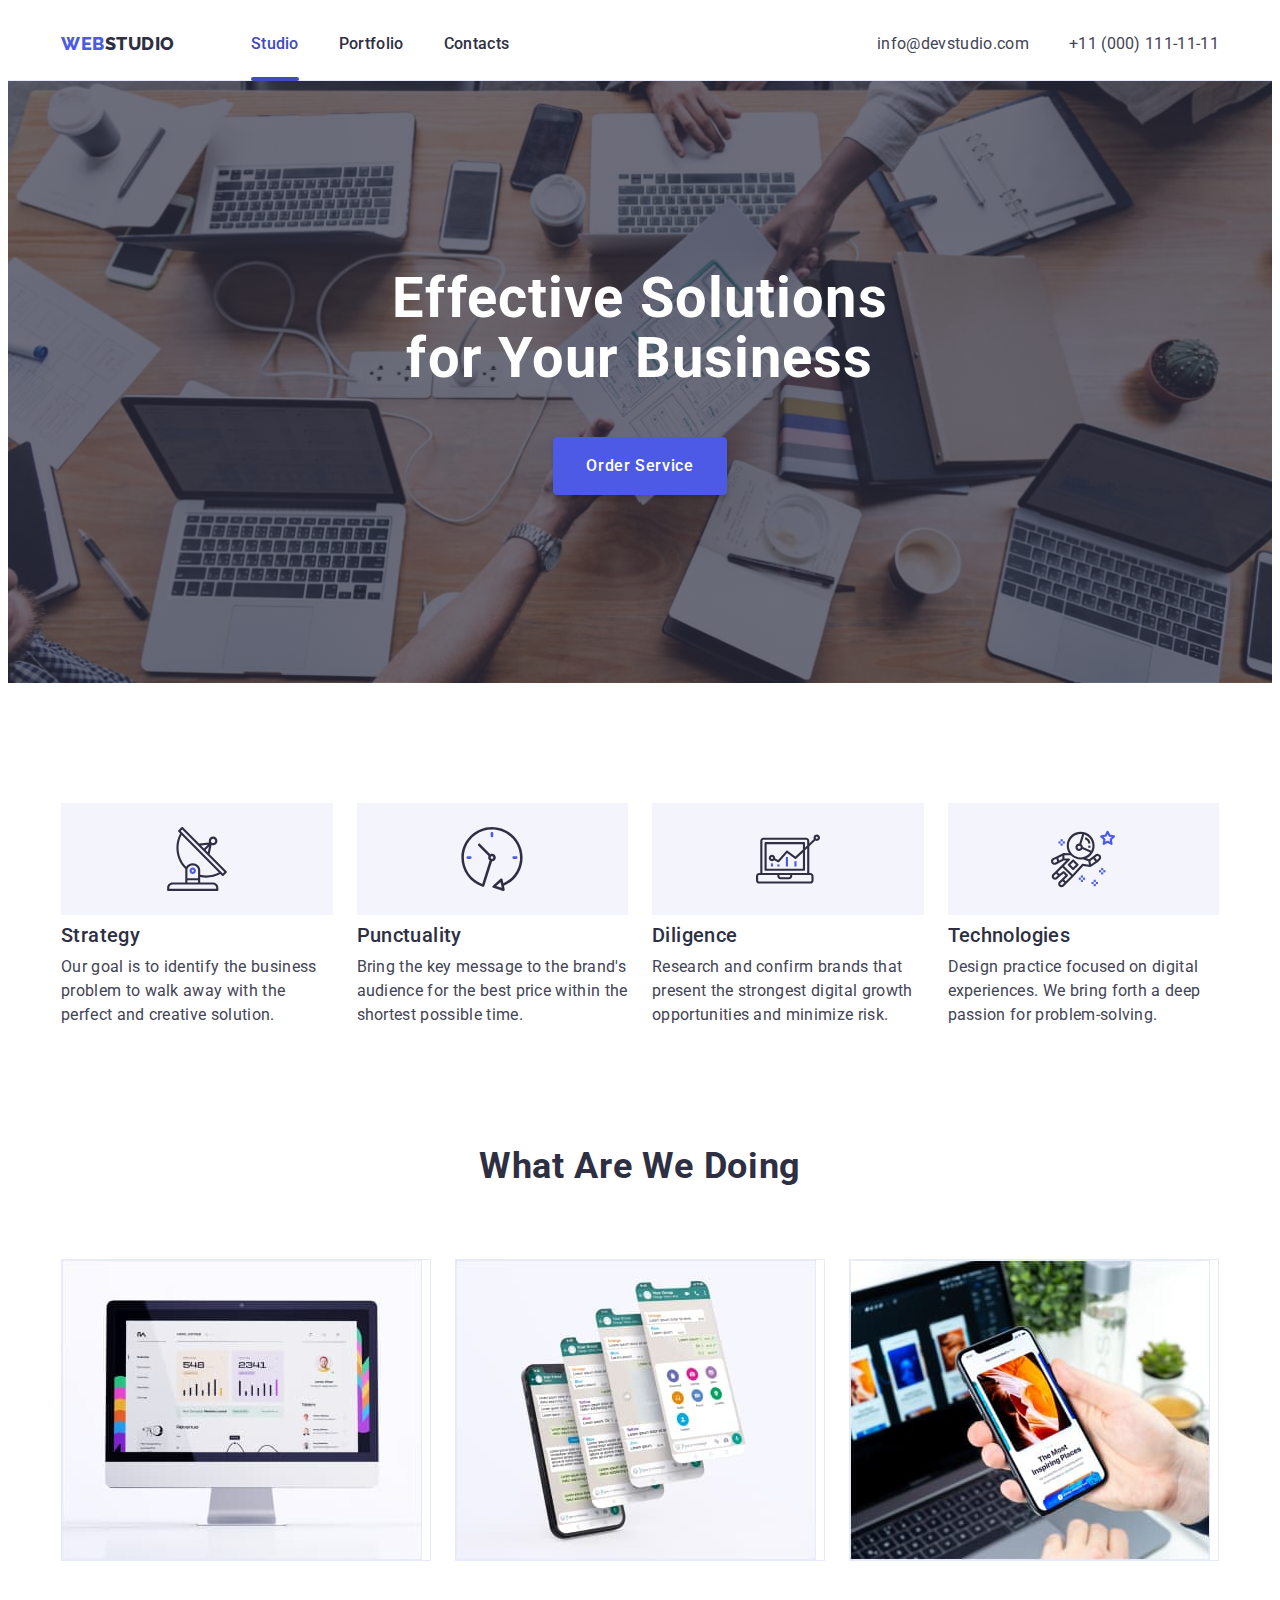
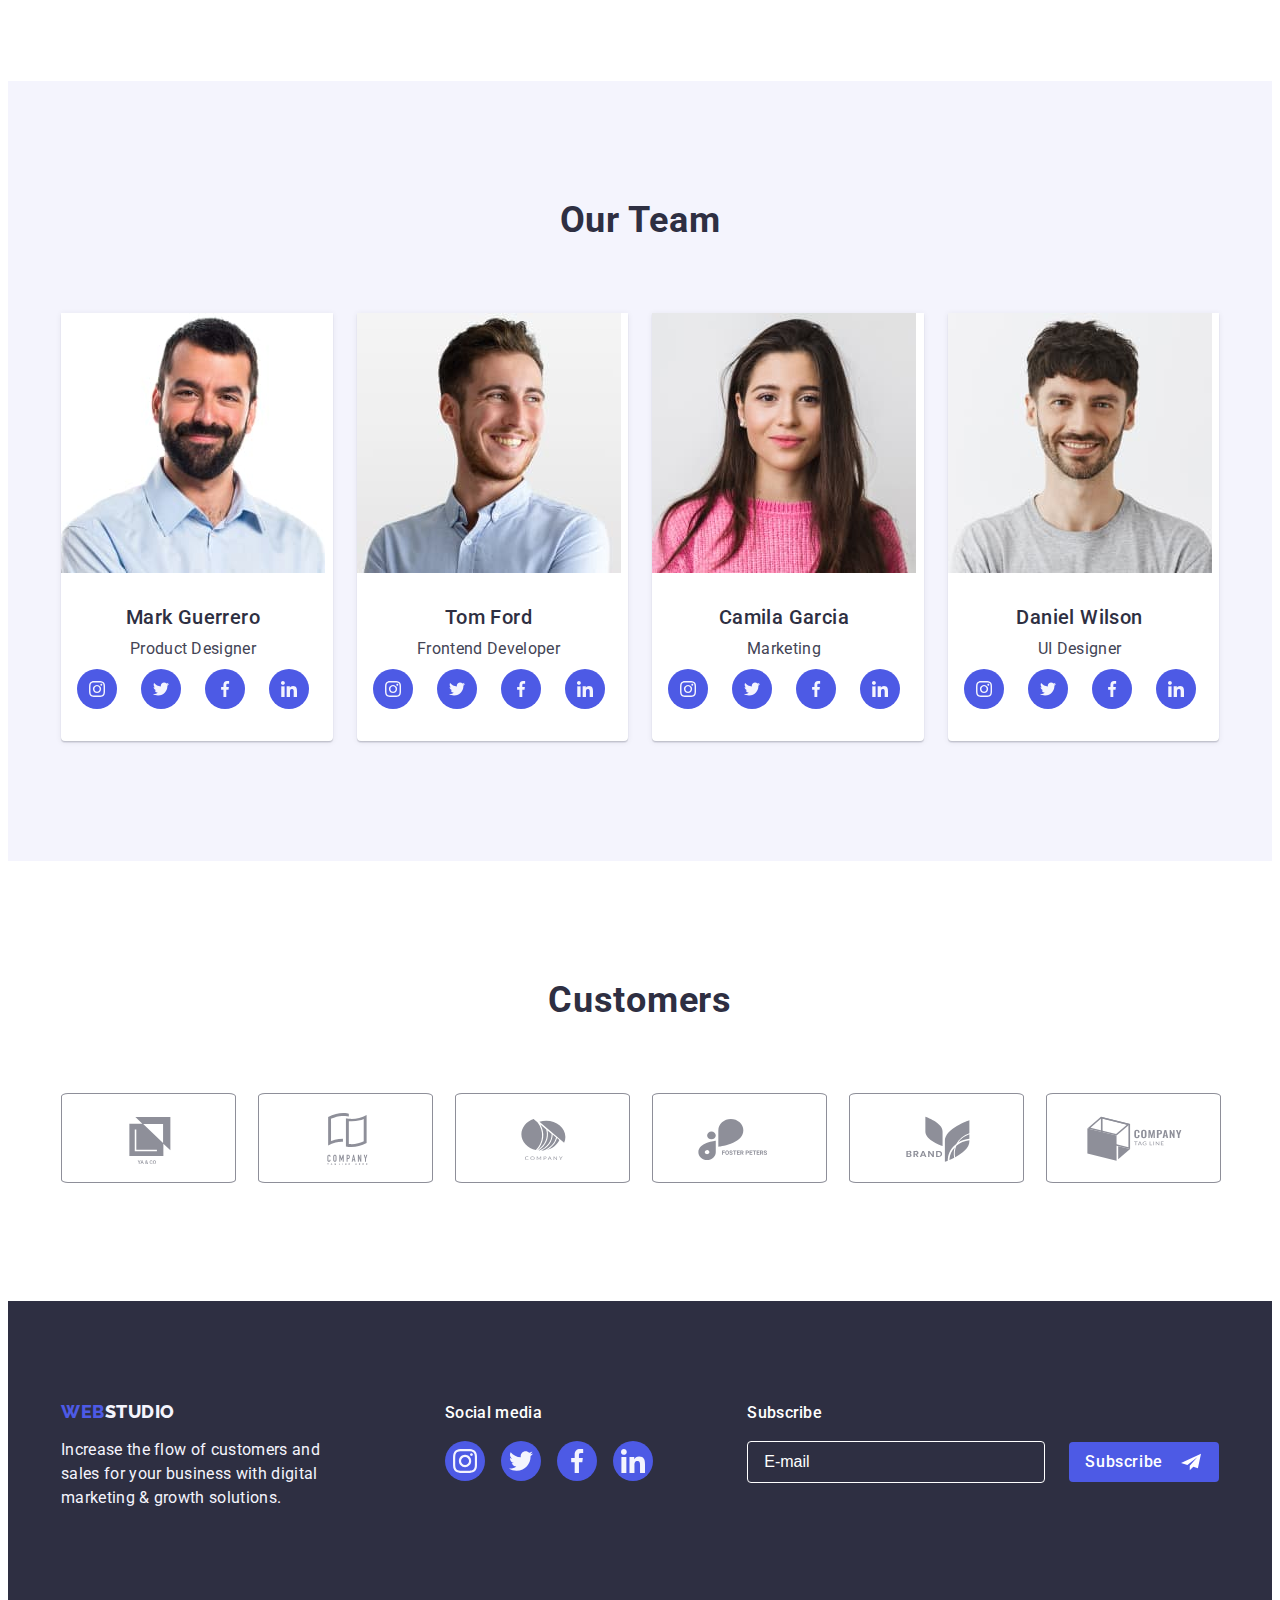
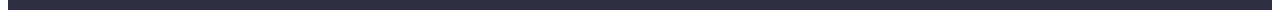
==== index.html @ 36bf3c39 "Initial commit" ====
<!DOCTYPE html>
<html lang="en">
  <head>
    <meta charset="UTF-8" />
    <meta http-equiv="X-UA-Compatible" content="IE=edge" />
    <meta name="viewport" content="width=device-width, initial-scale=1.0" />
    <title>Студія</title>
    <link rel="preconnect" href="https://fonts.googleapis.com" />
    <link rel="preconnect" href="https://fonts.gstatic.com" crossorigin />
    <link
      href="https://fonts.googleapis.com/css2?family=Raleway:wght@800&family=Roboto:wght@400;500;700;900&display=swap"
      rel="stylesheet"
    />
    <link
      rel="stylesheet"
      href="https://cdnjs.cloudflare.com/ajax/libs/modern-normalize/1.1.0/modern-normalize.min.css"
      integrity="sha512-wpPYUAdjBVSE4KJnH1VR1HeZfpl1ub8YT/NKx4PuQ5NmX2tKuGu6U/JRp5y+Y8XG2tV+wKQpNHVUX03MfMFn9Q=="
      crossorigin="anonymous"
      referrerpolicy="no-referrer"
    />
    <link rel="stylesheet" href="./css/styles.css" />
  </head>
  <body class="body">
    <!-- Header -->
    <header class="header">
      <div class="container main-header">
        <nav class="header-navigation">
          <a href="./index.html" class="header-logo logo link"
            >Web<span class="color-logo">Studio</span></a
          >
          <ul class="header-list list">
            <li class="item">
              <a href="./index.html" class="header-link link active">Studio</a>
            </li>
            <li class="item">
              <a href="./portfolio.html" class="header-link link">Portfolio</a>
            </li>
            <li class="item">
              <a href="" class="header-link link">Contacts</a>
            </li>
          </ul>
        </nav>
        <address class="header-address">
          <ul class="header-address-list list">
            <li class="item">
              <a
                href="mailto:info@devstudio.com"
                class="header-address-link link"
                >info@devstudio.com</a
              >
            </li>
            <li class="item">
              <a href="tel:+110001111111" class="header-address-link link"
                >+11 (000) 111-11-11</a
              >
            </li>
          </ul>
        </address>
      </div>
    </header>

    <main>
      <!-- Hero -->
      <section class="hero">
        <div class="container">
          <h1 class="hero-title">Effective Solutions for Your Business</h1>
          <button type="button" class="hero-button button" data-modal-open>
            Order Service
          </button>
        </div>
      </section>

      <!-- Features -->
      <section class="features section">
        <div class="container">
          <h2 class="features-title section-title" hidden>Features</h2>
          <ul class="features-list list">
            <li class="features-item item">
              <div class="features-pic">
                <svg class="features-icon" width="64px" height="64px">
                  <use href="./images/icons/icons.svg#icon-icon-antenna"></use>
                </svg>
              </div>
              <h3 class="features-item-title item-title">Strategy</h3>
              <p class="features-text text">
                Our goal is to identify the business problem to walk away with
                the perfect and creative solution.
              </p>
            </li>
            <li class="features-item item">
              <div class="features-pic">
                <svg class="features-icon" width="64px" height="64px">
                  <use href="./images/icons/icons.svg#icon-icon-clock"></use>
                </svg>
              </div>
              <h3 class="features-item-title item-title">Punctuality</h3>
              <p class="features-text text">
                Bring the key message to the brand's audience for the best price
                within the shortest possible time.
              </p>
            </li>
            <li class="features-item item">
              <div class="features-pic">
                <svg class="features-icon" width="64px" height="64px">
                  <use href="./images/icons/icons.svg#icon-icon-diagram"></use>
                </svg>
              </div>
              <h3 class="features-item-title item-title">Diligence</h3>
              <p class="features-text text">
                Research and confirm brands that present the strongest digital
                growth opportunities and minimize risk.
              </p>
            </li>
            <li class="features-item item">
              <div class="features-pic">
                <svg class="features-icon" width="64px" height="64px">
                  <use
                    href="./images/icons/icons.svg#icon-icon-astronaut"
                  ></use>
                </svg>
              </div>
              <h3 class="features-item-title item-title">Technologies</h3>
              <p class="features-text text">
                Design practice focused on digital experiences. We bring forth a
                deep passion for problem-solving.
              </p>
            </li>
          </ul>
        </div>
      </section>

      <!-- What are we doing -->
      <section class="doing section">
        <div class="container">
          <h2 class="doing-title section-title">What are we doing</h2>
          <ul class="doing-list list">
            <li class="doing-item item">
              <img
                src="./images/doing/pic-1.jpg"
                alt="monitor screen"
                width="360"
                height="300"
              />
            </li>
            <li class="doing-item item">
              <img
                src="./images/doing/pic-2.jpg"
                alt="mobile phone screen"
                width="360"
                height="300"
              />
            </li>
            <li class="doing-item item">
              <img
                src="./images/doing/pic-3.jpg"
                alt="laptop and mobile phone"
                width="360"
                height="300"
              />
            </li>
          </ul>
        </div>
      </section>

      <!-- Our Team -->
      <section class="team section">
        <div class="container">
          <h2 class="team-title section-title">Our Team</h2>
          <ul class="team-list list">
            <li class="team-item item">
              <div class="team-card-item">
                <div class="team-card-thumb">
                  <img
                    src="./images/employees/mark-guerrero.jpg"
                    alt="Mark Guerrero"
                    width="264"
                    height="260"
                  />
                </div>
                <div class="team-card-content">
                  <h3 class="team-item-title item-title">Mark Guerrero</h3>
                  <p class="team-text text">Product Designer</p>
                  <ul class="team-soc-list list">
                    <li class="team-soc-item">
                      <a href="" class="team-soc-link link">
                        <svg class="team-soc-icon" width="16" height="16">
                          <use
                            href="./images/icons/icons.svg#icon-instagram"
                          ></use>
                        </svg>
                      </a>
                    </li>
                    <li class="team-soc-item">
                      <a href="" class="team-soc-link link">
                        <svg class="team-soc-icon" width="16" height="16">
                          <use
                            href="./images/icons/icons.svg#icon-twitter"
                          ></use>
                        </svg>
                      </a>
                    </li>
                    <li class="team-soc-item">
                      <a href="" class="team-soc-link link">
                        <svg class="team-soc-icon" width="16" height="16">
                          <use
                            href="./images/icons/icons.svg#icon-facebook"
                          ></use>
                        </svg>
                      </a>
                    </li>
                    <li class="team-soc-item">
                      <a href="" class="team-soc-link link">
                        <svg class="team-soc-icon" width="16" height="16">
                          <use
                            href="./images/icons/icons.svg#icon-linkedin"
                          ></use>
                        </svg>
                      </a>
                    </li>
                  </ul>
                </div>
              </div>
            </li>

            <li class="team-item item">
              <div class="team-card-item">
                <div class="team-card-thumb">
                  <img
                    src="./images/employees/tom-ford.jpg"
                    alt="Tom Ford"
                    width="264"
                    height="260"
                  />
                </div>
                <div class="team-card-content">
                  <h3 class="team-item-title item-title">Tom Ford</h3>
                  <p class="team-text text">Frontend Developer</p>
                  <ul class="team-soc-list list">
                    <li class="team-soc-item">
                      <a href="" class="team-soc-link link">
                        <svg class="team-soc-icon" width="16" height="16">
                          <use
                            href="./images/icons/icons.svg#icon-instagram"
                          ></use>
                        </svg>
                      </a>
                    </li>
                    <li class="team-soc-item">
                      <a href="" class="team-soc-link link">
                        <svg class="team-soc-icon" width="16" height="16">
                          <use
                            href="./images/icons/icons.svg#icon-twitter"
                          ></use>
                        </svg>
                      </a>
                    </li>
                    <li class="team-soc-item">
                      <a href="" class="team-soc-link link">
                        <svg class="team-soc-icon" width="16" height="16">
                          <use
                            href="./images/icons/icons.svg#icon-facebook"
                          ></use>
                        </svg>
                      </a>
                    </li>
                    <li class="team-soc-item">
                      <a href="" class="team-soc-link link">
                        <svg class="team-soc-icon" width="16" height="16">
                          <use
                            href="./images/icons/icons.svg#icon-linkedin"
                          ></use>
                        </svg>
                      </a>
                    </li>
                  </ul>
                </div>
              </div>
            </li>

            <li class="team-item item">
              <div class="team-card-item">
                <div class="team-card-thumb">
                  <img
                    src="./images/employees/camila-garcia.jpg"
                    alt="Camila Garcia"
                    width="264"
                    height="260"
                  />
                </div>
                <div class="team-card-content">
                  <h3 class="team-item-title item-title">Camila Garcia</h3>
                  <p class="team-text text">Marketing</p>
                  <ul class="team-soc-list list">
                    <li class="team-soc-item">
                      <a href="" class="team-soc-link link">
                        <svg class="team-soc-icon" width="16" height="16">
                          <use
                            href="./images/icons/icons.svg#icon-instagram"
                          ></use>
                        </svg>
                      </a>
                    </li>
                    <li class="team-soc-item">
                      <a href="" class="team-soc-link link">
                        <svg class="team-soc-icon" width="16" height="16">
                          <use
                            href="./images/icons/icons.svg#icon-twitter"
                          ></use>
                        </svg>
                      </a>
                    </li>
                    <li class="team-soc-item">
                      <a href="" class="team-soc-link link">
                        <svg class="team-soc-icon" width="16" height="16">
                          <use
                            href="./images/icons/icons.svg#icon-facebook"
                          ></use>
                        </svg>
                      </a>
                    </li>
                    <li class="team-soc-item">
                      <a href="" class="team-soc-link link">
                        <svg class="team-soc-icon" width="16" height="16">
                          <use
                            href="./images/icons/icons.svg#icon-linkedin"
                          ></use>
                        </svg>
                      </a>
                    </li>
                  </ul>
                </div>
              </div>
            </li>

            <li class="team-item item">
              <div class="team-card-item">
                <div class="team-card-thumb">
                  <img
                    src="./images/employees/daniel-wilson.jpg"
                    alt="Daniel Wilson"
                    width="264"
                    height="260"
                  />
                </div>
                <div class="team-card-content">
                  <h3 class="team-item-title item-title">Daniel Wilson</h3>
                  <p class="team-text text">UI Designer</p>
                  <ul class="team-soc-list list">
                    <li class="team-soc-item">
                      <a href="" class="team-soc-link link">
                        <svg class="team-soc-icon" width="16" height="16">
                          <use
                            href="./images/icons/icons.svg#icon-instagram"
                          ></use>
                        </svg>
                      </a>
                    </li>
                    <li class="team-soc-item">
                      <a href="" class="team-soc-link link">
                        <svg class="team-soc-icon" width="16" height="16">
                          <use
                            href="./images/icons/icons.svg#icon-twitter"
                          ></use>
                        </svg>
                      </a>
                    </li>
                    <li class="team-soc-item">
                      <a href="" class="team-soc-link link">
                        <svg class="team-soc-icon" width="16" height="16">
                          <use
                            href="./images/icons/icons.svg#icon-facebook"
                          ></use>
                        </svg>
                      </a>
                    </li>
                    <li class="team-soc-item">
                      <a href="" class="team-soc-link link">
                        <svg class="team-soc-icon" width="16" height="16">
                          <use
                            href="./images/icons/icons.svg#icon-linkedin"
                          ></use>
                        </svg>
                      </a>
                    </li>
                  </ul>
                </div>
              </div>
            </li>
          </ul>
        </div>
      </section>

      <!-- Customers -->
      <section class="customers section">
        <div class="container">
          <h2 class="customers-title section-title">Customers</h2>
          <ul class="customers-list list">
            <li class="customers-item">
              <a href="" class="customers-link link">
                <svg class="customers-icon" width="104" height="56">
                  <use href="./images/icons/icons.svg#icon-logo-client1"></use>
                </svg>
              </a>
            </li>
            <li class="customers-item">
              <a href="" class="customers-link link">
                <svg class="customers-icon" width="104" height="56">
                  <use href="./images/icons/icons.svg#icon-logo-client2"></use>
                </svg>
              </a>
            </li>
            <li class="customers-item">
              <a href="" class="customers-link link">
                <svg class="customers-icon" width="104" height="56">
                  <use href="./images/icons/icons.svg#icon-logo-client3"></use>
                </svg>
              </a>
            </li>
            <li class="customers-item">
              <a href="" class="customers-link link">
                <svg class="customers-icon" width="104" height="56">
                  <use href="./images/icons/icons.svg#icon-logo-client4"></use>
                </svg>
              </a>
            </li>
            <li class="customers-item">
              <a href="" class="customers-link link">
                <svg class="customers-icon" width="104" height="56">
                  <use href="./images/icons/icons.svg#icon-logo-client5"></use>
                </svg>
              </a>
            </li>
            <li class="customers-item">
              <a href="" class="customers-link link">
                <svg class="customers-icon" width="104" height="56">
                  <use href="./images/icons/icons.svg#icon-logo-client6"></use>
                </svg>
              </a>
            </li>
          </ul>
        </div>
      </section>
    </main>

    <!-- Footer -->
    <footer class="footer">
      <div class="container main-footer">
        <div class="footer-logo-text">
          <a href="./index.html" class="footer-logo logo link"
            >Web<span class="color-logo-footer">Studio</span></a
          >
          <p class="footer-text">
            Increase the flow of customers and sales for your business with
            digital marketing & growth solutions.
          </p>
        </div>
        <div class="footer-sotial-media">
          <p class="footer-sotial-title title">Social media</p>
          <ul class="footer-soc-list list">
            <li class="footer-soc-item item">
              <a href="" class="footer-soc-link link">
                <svg class="footer-soc-icon" width="24" height="24">
                  <use href="./images/icons/icons.svg#icon-instagram"></use>
                </svg>
              </a>
            </li>
            <li class="footer-soc-item item">
              <a href="" class="footer-soc-link link">
                <svg class="footer-soc-icon" width="24" height="24">
                  <use href="./images/icons/icons.svg#icon-twitter"></use>
                </svg>
              </a>
            </li>
            <li class="footer-soc-item item">
              <a href="" class="footer-soc-link link">
                <svg class="footer-soc-icon" width="24" height="24">
                  <use href="./images/icons/icons.svg#icon-facebook"></use>
                </svg>
              </a>
            </li>
            <li class="footer-soc-item item">
              <a href="" class="footer-soc-link link">
                <svg class="footer-soc-icon" width="24" height="24">
                  <use href="./images/icons/icons.svg#icon-linkedin"></use>
                </svg>
              </a>
            </li>
          </ul>
        </div>
        <div class="footer-subscribe">
          <p class="footer-subscribe-title title">Subscribe</p>
          <form class="footer-form">
            <input
              type="email"
              name="subscribe-email"
              id="subscribe-email"
              class="footer-subscribe-input"
              placeholder="E-mail"
              required
            />
            <label
              for="subscribe-email"
              class="footer-subscribe-label"
              aria-label="footer-input"
            ></label>
            <button type="submit" class="footer-subscribe-btn button">
              Subscribe
              <svg class="footer-subscribe-icon" width="24" height="20">
                <use href="./images/icons/icons.svg#icon-icon-send"></use>
              </svg>
            </button>
          </form>
        </div>
      </div>
    </footer>

    <div class="backdrop is-hidden" data-modal>
      <div class="modal">
        <button type="button" class="modal-close-btn" data-modal-close>
          <svg class="modal-close-btn-icon" width="8" height="8">
            <use href="./images/icons/icons.svg#icon-clouse-modal"></use>
          </svg>
        </button>
        <p class="modal-title">Leave your contacts and we will call you back</p>
        <form class="modal-form">
          <label class="modal-label">
            <span class="modal-label-title">Name</span>
            <span class="input-wrap">
              <input
                type="text"
                name="user-name"
                class="modal-input"
                pattern="[a-zA-Zа-яА-ЯїЇіІ]+"
                minlength="2"
                required
              />
              <svg class="modal-icon" width="18" height="18">
                <use href="./images/icons/icons.svg#icon-icon-name"></use>
              </svg>
            </span>
          </label>

          <label class="modal-label">
            <span class="modal-label-title">Phone</span>
            <span class="input-wrap">
              <input
                type="tel"
                name="user-phone"
                class="modal-input"
                pattern="[0-9]{3}-[0-9]{3}-[0-9]{2}-[0-9]{2}"
                title="xxx-xxx-xx-xx"
                required
              />
              <svg class="modal-icon" width="18" height="24">
                <use href="./images/icons/icons.svg#icon-icon-phone"></use>
              </svg>
            </span>
          </label>

          <label class="modal-label">
            <span class="modal-label-title">Email</span>
            <span class="input-wrap">
              <input type="email" name="user-email" class="modal-input" />
              <svg class="modal-icon" width="18" height="24">
                <use href="./images/icons/icons.svg#icon-icon-email"></use>
              </svg>
            </span>
          </label>

          <label class="modal-label">
            <span class="modal-label-title">Comment</span>
            <textarea
              name="user-text"
              class="modal-textarea"
              placeholder="Text input"
            ></textarea>
          </label>

          <div class="modal-field">
            <input
              class="input-check visually-hidden"
              type="checkbox"
              id="privacy"
              name="privacy"
              value="true"
            />
            <label for="privacy" class="check-text">
              <span>
                <svg class="check-icon" width="10" height="8">
                  <use href="./images/icons/icons.svg#icon-icon-click"></use>
                </svg>
              </span>
              I accept the terms and conditions of the&nbsp;
              <a href="" class="modal-href">Privacy Policy</a></label
            >
          </div>

          <button type="submit" class="modal-btn">Send</button>
        </form>
      </div>
    </div>

    <script src="./js/modal.js"></script>
  </body>
</html>
---- css/styles.css ----
:root {
        --primary-text-color-slate: #434455; 
        --title-text-color-navy-blue: #2e2f42;
        --title-hero-color-white: #FFFFFF;
        --actent-color-iris: #4D5AE5;
        --active-color-ocean: #404BBF;
        --primary-bg-color-white: #FFFFFF;
        --dark-bg-color: #2E2F42;
        --color-green: #31d0aa;
        --color-light-slate: #8e8f99;
        --color-client-icon: #8e8f99;
        --color-cornflower: #e7e9fc;
        --color-cloud: #f4f4fd;
        --color-dairy: #fcfcfc;
        --color-border: #E7E9FC;
        --bg-gradient: linear-gradient(rgba(46, 47, 66, 0.7), rgba(46, 47, 66, 0.7));
        --transision-dur-and-func: 250ms cubic-bezier(0.4, 0, 0.2, 1)
    }

    p,h1,h2,h3,h4,h5,h6 {
        margin: 0;
    }

    ul {
        margin: 0;
        padding-left: 0;
    }

    button {
        cursor: pointer;
    }

    img {
        display: block;
        max-width: 100%;
    }

    body {
        font-family: 'Roboto', sans-serif;
        background-color: var(--primary-bg-color-white);
        color: var(--primary-text-color-slate);
        letter-spacing: 0.02em;
    }

    .list {
        list-style: none; 
    }

    .link {
        text-decoration: none;
    }

    .button {
        font-family: inherit;
    }

    .container {
        width: 1158px;
        padding-left: 15px;
        padding-right: 15px;
        margin-left: auto;
        margin-right: auto;
    }

    .section-title {
        font-size: 36px;
        line-height: 1.11;
        letter-spacing: 0.02em;
        text-align: center;
        text-transform: capitalize;
        color: var(--title-text-color-navy-blue);
    }

    .text {
        font-size: 16px;
        line-height: 1.5;
        color: var(--primary-text-color-slate);
    }

    .item-title {
        font-weight: 500;
        font-size: 20px;
        line-height: 1.2;
        letter-spacing: 0.02em;
        color: var(--title-text-color-navy-blue);
    }

    .visually-hidden {
        position: absolute;
        width: 1px;
        height: 1px;
        margin: -1px;
        border: 0;
        padding: 0;
        white-space: nowrap;
        clip-path: inset(100%);
        clip: rect(0 0 0 0);
        overflow: hidden;
    }

 
    /** -------------------HEADER------------------- */
    .header {
        border-bottom: 1px solid var(--color-border); 
    }

    .main-header {
        display: flex;
        align-items: center;
    }

    .header-navigation {
        display: flex;
        align-items: center;
    }

    .header-logo{
        display: block;
        font-family: 'Raleway', sans-serif;
        font-style: normal;
        font-weight: 800;
        font-size: 18px;
        line-height: 1.17;
        letter-spacing: 0.03em;
        text-transform: uppercase;
        color: var(--actent-color-iris);
    }

    .color-logo  {
        color: var(--title-text-color-navy-blue);
    }

    .header-list {
        display: flex;
        margin-left: 76px;
    }

    .header-list .item + .item {
        margin-left: 40px;
    }

    .header-link {
        display: block;
        position: relative;
        padding-top: 24px;
        padding-bottom: 24px;
        color: var(--title-text-color-navy-blue);
        font-weight: 500;
        font-size: 16px;
        line-height: 1.5;
        letter-spacing: 0.02em;  
        transition: color var(--transision-dur-and-func);
    }

    .header-link:hover,
    .header-link:focus {
        color: var(--active-color-ocean);
    }

    .header-link.active {
        color: var(--active-color-ocean);
    }

    .active::after {
        content:"";
        position: absolute;
        background-color: var(--active-color-ocean);
        width: 100%;
        height: 4px;
        left: 0px;
        bottom:-1px;
        border-radius: 2px;
    }

    .header-link-current {
        color: var(--active-color-ocean);}

    .header-address {
        margin-left: auto;
        text-decoration: none;
        font-style: normal;
        color: var(--primary-text-color-slate);
    }

    .header-address-list {
        display: flex;
    }

    .header-address-list .item +.item {
        margin-left: 40px;
    }

    .header-address-link {
    font-style: normal;
    font-weight: 400;
    font-size: 16px;
    line-height: 1.5;
    color: var(--primary-text-color-slate);
    transition: color var(--transision-dur-and-func);
    }

    .header-address-link:hover,
    .header-address-link:focus {
    color: var(--active-color-ocean)
    } 


    /** -------------------HERO------------------- */

    .hero {
        background: var(--dark-bg-color);
        max-width: 1440px;
        margin-left: auto;
        margin-right: auto;
        padding-top: 188px;
        padding-bottom: 188px;
        background-image: var(--bg-gradient),
        url(../images/hero-bg.jpg);
        background-repeat: no-repeat;
        background-position: center;
        background-size: cover;
    }  

    .hero-title {
        font-style: normal;
        font-weight: 700;
        font-size: 56px;
        line-height: 1.07;
        text-align: center;
        letter-spacing: 0.02em;
        color: var(--title-hero-color-white);
        max-width: 496px;
        margin-left: auto;
        margin-right: auto;
        margin-bottom: 48px;
    }
        
    .hero-button {
        display: block;
        margin-left: auto;
        margin-right: auto;
        font-family: inherit;
        font-weight: 500;
        font-size: 16px;
        line-height: 1.5;
        letter-spacing: 0.04em;
        color: var(--title-hero-color-white);
        background: var(--actent-color-iris);
        padding: 16px 32px;
        border: 1px solid var(--actent-color-iris);
        box-shadow: 0px 4px 4px rgba(0, 0, 0, 0.15);
        border-radius: 4px;
        transition: background-color var(--transision-dur-and-func), border-color var(--transision-dur-and-func);
    }

    .hero-button:hover,
    .hero-button:focus {
        background-color: var(--active-color-ocean);
        border-color: var(--active-color-ocean);
    }
    
    /** -------------------FEATURES------------------- */

    .features {
        padding-top: 120px;
        padding-bottom: 120px;
    }

    .features-title {
        letter-spacing: 0.02em;
    }

    .features-list {
        display: flex;
        justify-content: center;
        gap: 24px;
    }

    .features-item {
        flex-basis: calc((100% - 72px) / 4);
        display: block;
    }

    .features-pic {
        height: 112px;
        background: var(--color-cloud);
        margin-bottom: 8px;
        display: flex;
        align-items: center;
        justify-content: center;
    }

    .features-item-title {
        display:block;
        margin-bottom: 8px;
    }

    .features-text {
        display: block;
    }
        
    /** -------------------WHAT ARE WE DOING------------------- */

    .doing {
        padding-bottom: 120px;
    }

    .doing-title {
        margin-bottom: 72px;
    }

    .doing-list {
        display: flex;
        margin-left: -24px;
    }

    .doing-item {
        flex-basis: calc(100% / 3 - 24px);
        margin-left: 24px;
        border: 1px solid var(--color-border);
    }

    /** -------------------OUR TEAM------------------- */
  
    .team {
        background-color: var(--color-cloud);
        padding-top: 120px;
        padding-bottom: 120px;
    } 

    .team-title {
        letter-spacing: 0.02em;
        margin-bottom: 72px;
        }    
        
    .team-list {
        display: flex;
        margin-left: -24px;
    }    

    .team-item {
        display: flex;
        flex-basis: calc(100% / 4 - 24px);
        margin-left: 24px;
        background-color: var(--primary-bg-color-white);
        box-shadow: 0px 1px 6px rgba(46, 47, 66, 0.08), 0px 1px 1px rgba(46, 47, 66, 0.16), 0px 2px 1px rgba(46, 47, 66, 0.08);
        border-radius: 0px 0px 4px 4px;
    }
    
    .team-item-title {
        letter-spacing: 0.02em;
        margin-bottom: 8px;
    }    
    
    .team-text {
        margin-bottom: 8px;
    }

    .team-card-content {
        text-align: center;
        padding-top: 32px;
        padding-bottom: 32px;
    }

    .team-soc-list {
        display: flex;
        justify-content: center;
        gap: 24px;
        }
    
    .team-soc-item {
        width: 40px;
        height: 40px;
        }
    
    .team-soc-link {
        width: 100%;
        height: 100%;
        border-radius: 50%;    
        background-color: var(--actent-color-iris);
        display: flex;
        align-items: center;
        justify-content: center;
        transition: background-color var(--transision-dur-and-func);
    }

    .team-soc-link:hover,
    .tean-soc-link:focus {
        background-color: var(--active-color-ocean);
    }

    .team-soc-icon  {
        fill: var(--color-cloud);
    }
    

    /** -----------------CUCTOMERS------ **/

    .customers {
        padding-top: 120px;
        padding-bottom: 120px;
    }

    .customers-title {
        letter-spacing: 0.02em;
        margin-bottom: 72px;
    }
       
    .customers-list {
        display: flex;
        justify-content: center;
        gap: 24px;
    }
    
    .customers-item {
        flex-basis: calc((100% - 120px) / 6);
        display: block;
        height: 88px;
    }

    
    .customers-link {
        height: 100%;
        width: 100%;
        display: flex;
        align-items: center;
        justify-content: center;
        color: var(--color-client-icon);
        border: 1px solid var(--color-light-slate);
        border-radius: 4%;
        transition: color var(--transision-dur-and-func);
    }
    
    .customers-icon {
        fill: currentColor; 
    }

    .customers-link:hover,
    .customers-link:focus {
        color: var(--active-color-ocean);
        border: 1px solid var(--active-color-ocean);
        border-radius: 4%;
    }


    /** -------------------FOOTER------------------- */

    .footer {
        background-color: var(--dark-bg-color);
        padding-top: 100px;
        padding-bottom: 100px;
    }

    .main-footer {
        display: flex;
        align-items: flex-start;
}

    .footer-logo-text {
        display: block;
        align-items: center;
        width: 264px;
        padding-left: 0;
        padding-right: 0;
    }

    .footer-logo {
        display: block;
        font-family: 'Raleway', sans-serif;
        font-weight: 800;
        font-size: 18px;
        line-height: 1.17;
        letter-spacing: 0.03em;
        text-transform: uppercase;
        color: var(--actent-color-iris);
        margin-bottom: 16px;
    }

    .color-logo-footer {
        color: var(--color-cloud)
    }

    .footer-text {
        display: block;
        font-size: 16px;
        line-height: 1.5;
        color: var(--color-cloud);
    }
        
    .footer-sotial-media {
        display: block;
        margin-left: 120px;
        padding-left: 0;
        padding-right: 0;
    }

    .footer-sotial-title {
        font-weight: 500;
        font-size: 16px;
        line-height: 24px;
        letter-spacing: 0.02em;
        color: var(--title-hero-color-white);
        margin-bottom: 16px;
    }

    .footer-soc-list {
        display: flex;
        justify-content: flex-start;
        gap: 16px;
 }

    .footer-soc-item {
        width: 40px;
        height: 40px;
    }

    .footer-soc-link {
        height: 100%;
        border-radius: 50%;
        background-color: var(--actent-color-iris);
        display: flex;
        align-items: center;
        justify-content: center;
        width: 100%;
        transition: background-color var(--transision-dur-and-func);
    }

    .footer-soc-link:hover,
    .footer-soc-link:focus {
         background-color: var(--color-green);
    }



    .footer-soc-icon {
        fill: var(--color-cloud);
    }

    .footer-subscribe {
        margin-left: auto;
    }

    .footer-subscribe-title {
        font-weight: 500;
        font-size: 16px;
        line-height: 1.5;
        letter-spacing: 0.02em;
        color: var(--title-hero-color-white);
        margin-bottom: 16px;
    }

    
    .footer-form {
        display: flex;
        gap: 12px;
        justify-content: flex-end;
        align-items: center;
    }
    
    .footer-subscribe-input {
        width: 264px;	
        height: 40px;
        background-color: transparent;
        border: 1px solid var(--title-hero-color-white);
        border-radius: 4px;
        outline: transparent;
        padding: 0px 16px;
        font-size: 16px;
        color: var(--title-hero-color-white);
        }


    .footer-subscribe-input::placeholder {
        color: var(--title-hero-color-white);
        font-style: 12px;
    }

    .footer-subscribe-label {
        font-weight: 400;
        font-size: 12px;
        line-height: 2.0;
        align-items: center;
        letter-spacing: 0.04em;
      
    }

    .footer-subscribe-btn {
        display: flex;
        align-items: center;
        justify-content: center;
        gap: 16px;
        margin-left: auto;
        margin-right: auto;
        font-weight: 500;
        font-size: 16px;
        line-height: 1.5;
        letter-spacing: 0.04em;
        padding: 8px 16px;
        outline: transparent;
        color: var(--title-hero-color-white);
        background-color: var(--actent-color-iris);
        border: none;
        border-radius: 4px;
        transition: background-color var(--transision-dur-and-func), border-color var(--transision-dur-and-func);
    }

    .footer-subscribe-btn:hover,
    .footer-subscribe-btn:focus {
        background-color: var(--active-color-ocean);
        border-color: var(--active-color-ocean);
    }

    /** -------------------MODAL WINDOW------------------- */
    .backdrop {
        position: fixed;
        top: 0;
        left: 0;
        z-index: 100;
        width: 100%;
        height: 100%;
        opacity: 1;
        background-color: rgba(46, 47, 66, 0.4);
        transition: opacity var(--transision-dur-and-func), visibility var(--transision-dur-and-func);
    }

    .backdrop.is-hidden {
        opacity: 0; 
        visibility: hidden;
        pointer-events: none;
    }

    .modal {
        position: absolute;
        top: 50%;
        left: 50%;  
        transform: translate(-50%, -50%) scale(1);
        transition: transform var(--transision-dur-and-func);
        width: 408px;
        background-color: var(--color-dairy);
        box-shadow: 0px 1px 1px rgba(0, 0, 0, 0.14), 0px 1px 3px rgba(0, 0, 0, 0.12), 0px 2px 1px rgba(0, 0, 0, 0.2);
        border-radius: 4px;
        padding: 72px 24px 24px;

    }

    .backdrop.is-hidden .modal {
        transform: translate(-50%, -50%) scale(0);
    }

    .modal-close-btn {
        position: absolute;
        top: 24px;
        right: 24px;
        display: flex;
        justify-content: center;
        align-items: center;
        width: 24px;
        height: 24px;
        border-radius: 50%;
        background-color: var(--color-border);
        border: 1px solid rgba(0, 0, 0, 0.1);
        padding: 0;
        transition: background-color var(--transision-dur-and-func);
    }

    .modal-close-btn-icon {
        transition: fill var(--transision-dur-and-func);
    }

    .modal-close-btn:hover,
    .modal-close-btn:focus {
        background-color: var(--active-color-ocean);
    }

    .modal-close-btn:hover .modal-close-btn-icon,
    .modal-close-btn:focus .modal-close-btn-icon {
        fill: var(--title-hero-color-white);
    }

    .modal-title {
        font-size: 16px;
        font-weight: 500;
        line-height: 1.5;
        text-align: center;
        letter-spacing: 0.02em;
        color: var(--dark-bg-color);
        margin-bottom: 16px;
        
    }

    .modal-input {
        width: 100%;
        height: 40px;
        border: 1px solid rgba(46, 47, 66, 0.4);
        border-radius: 4px;
        outline: transparent;
        font-style: 16px;
        padding-left: 40px;
        transition: border-color var(--transision-dur-and-func);
    }

    .modal-input:focus {
        border-color: var(--actent-color-iris);
    }  

    .modal-input:focus + .modal-icon {
        fill: var(--actent-color-iris);
    }

    .modal-input::placeholder {
        color: rgba(46, 47, 66, 0.4);
    }

    .modal-label {
        display: block;
        font-weight: 400;
        font-size: 16px;
        line-height: 1.17;
        letter-spacing: 0.04em;
        color: #8E8F99;
        margin-bottom: 8px;

    }

    .modal-label span {
        display: block;
    }

    .modal-label-title {
        font-size: 12px;
        margin-bottom: 4px;
    }

    .input-wrap {
        position: relative;
    }

    .modal-icon {
        /* fill: var(--dark-bg-color); */
        position: absolute;
        left: 16px;
        top: 50%;
        transform: translateY(-50%);
        transition: fill var(--transision-dur-and-func);
    }

    .modal-textarea {
        display: block;
        width: 100%;
        height: 120px;
        border: 1px solid rgba(46, 47, 66, 0.4);
        border-radius: 4px;
        outline: transparent;
        font-size: 16px;
        padding: 8px 16px;
        margin-bottom: 16px;
        resize: none;
        transition: border-color var(--transision-dur-and-func);
    }

    .modal-textarea::placeholder {
        color: rgba(46, 47, 66, 0.4);
        font-size: 12px;
    }

    .modal-textarea:focus {
        border-color: var(--actent-color-iris);
     }

    .input-check {
        transition: fill var(--transision-dur-and-func);
    }

    .check-text {
        font-size: 12px;
        display: flex;
        align-self: center;
        margin-bottom: 24px;
    }

    .check-text span {
        width: 16px;
        height: 16px;
        border: 1px solid rgba(46, 47, 66, 0.4);
        border-radius: 2px;
        margin-right: 8px;
        transition: var(--transision-dur-and-func);
        display: flex;
        align-items: center;
        justify-content: center;
        fill: transparent;
    }

    .input-check:checked +.check-text span {
        background-color: var(--active-color-ocean);
        border: none;
        border-radius: 2px;
        fill: var(--active-color-ocean);
       
    }

    .input-check:focus + .check-text span {
        border-color: var(--active-color-ocean);
    }
  
    .modal-href {
        color: var(--actent-color-iris) ;
    }
    .modal-btn {
        display: block;
        margin-left: auto;
        margin-right: auto;
        font-family: inherit;
        font-weight: 500;
        font-size: 16px;
        line-height: 1.5;
        letter-spacing: 0.04em;
        color: var(--title-hero-color-white);
        background: var(--actent-color-iris);
        min-width: 169px;
        padding: 16px 32px;
        border: 1px solid var(--actent-color-iris);
        box-shadow: 0px 4px 4px rgba(0, 0, 0, 0.15);
        border-radius: 4px;
        transition: background-color var(--transision-dur-and-func), border-color var(--transision-dur-and-func);
    }

    .modal-btn:hover,
    .modal-btn:focus {
        background-color: var(--active-color-ocean);
        border-color: var(--active-color-ocean);
    }

    /** -------------------PORTFOLIO------------------- */

    .portfolio {
        padding-top: 96px;
        padding-bottom: 120px;
    }

    .filter-list {
        justify-content: center;
        margin-left: -24px;
        margin-bottom: 72px;
        display: flex;
    }

    .filter-list-btn {
        display: block;
        background-color: var(--color-cloud);
        font-weight: 500;
        font-size: 16px;
        line-height: 1.5;
        letter-spacing: 0.04em;
        color: var(--actent-color-iris);
        padding: 12px 24px;
        margin-left: 24px;
        border: 1px solid var(--color-border);
        border-radius: 4px;
        transition: color var(--transision-dur-and-func), background-color var(--transision-dur-and-func), border-color var(--transision-dur-and-func), box-shadow var(--transision-dur-and-func);
    }

    .filter-list-btn:hover,
    .filter-list-btn:focus {
        color: var(--title-hero-color-white);
        background-color: var(--active-color-ocean);
        border-color: var(--active-color-ocean);
        box-shadow: 0px 3px 1px rgba(0, 0, 0, 0.1), 0px 2px 1px rgba(0, 0, 0, 0.08), 0px 2px 2px rgba(0, 0, 0, 0.12);
    }

    .portfolio-list {
        display: flex;
        flex-wrap: wrap;
        gap: 48px 24px;
    }

    .portfolio-item {
        flex-basis: calc((100% - 48px) / 3);
        display: block;
    }

    .portfolio-link:hover .portfolio-overlay,
    .portfolio-link:focus .portfolio-overlay {
        transform: translate(0, 0);
        transition: transform var(--transision-dur-and-func);
    }    

    .portfolio-link {
        display: block;
        
    }

    .portfolio-link:hover,
    .portfolio-link:focus {
        box-shadow: 0px 1px 6px rgba(46, 47, 66, 0.08), 0px 1px 1px rgba(46, 47, 66, 0.16), 0px 2px 1px rgba(46, 47, 66, 0.08);
        transform: translate(0, 0);
        transition: transform var(--transision-dur-and-func);
    }

    .portfolio-item-title {
        margin-bottom: 8px;
    }

    .card-thumb {
        position: relative;
        overflow: hidden;
    }

    .portfolio-overlay {
        position: absolute;
        left: 0;
        top: 0;
        width: 100%;
        height: 100%;
        transform: translate(0, 100%);
        background-color: var(--actent-color-iris);
        font-weight: 400;
        font-size: 16px;
        line-height: 1.5;
        letter-spacing: 0.02em;
        color: var(--color-cloud);
        padding-top: 40px;
        padding-right: 32px;
        padding-left: 32px;
    }

    .card-content {
        padding: 32px 16px;
        border: 1px solid var(--color-border);
        border-top: none;
    }
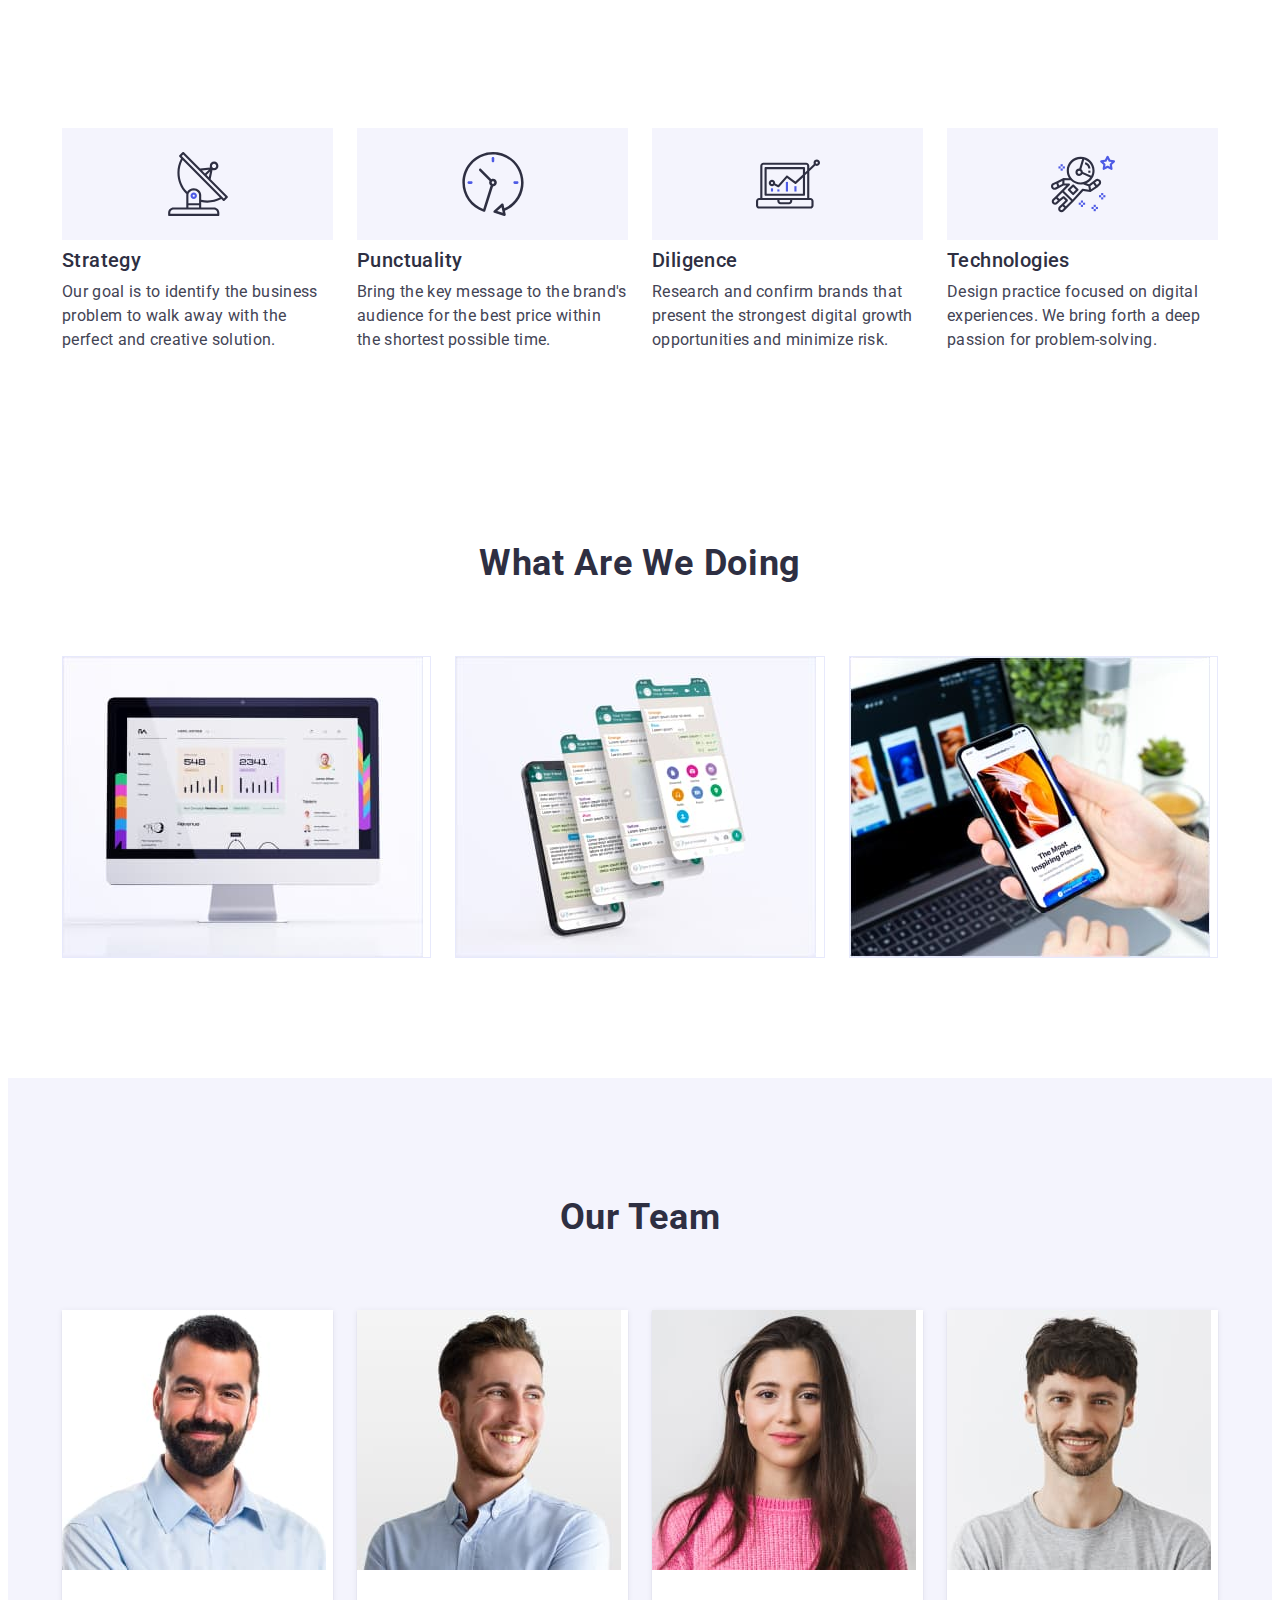
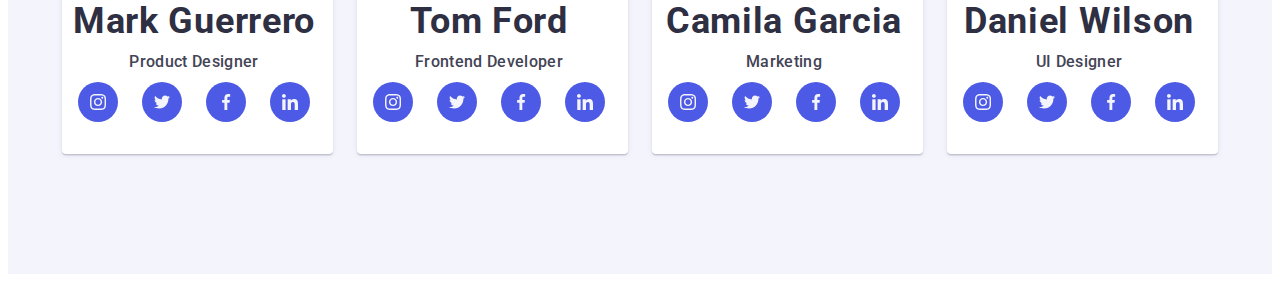
==== commit 5a27fa5b: "ver-1" ====
--- a/index.html
+++ b/index.html
@@ -22,7 +22,7 @@
   </head>
   <body class="body">
     <!-- Header -->
-    <header class="header">
+    <!-- <header class="header">
       <div class="container main-header">
         <nav class="header-navigation">
           <a href="./index.html" class="header-logo logo link"
@@ -57,18 +57,18 @@
           </ul>
         </address>
       </div>
-    </header>
+    </header> -->
 
     <main>
       <!-- Hero -->
-      <section class="hero">
+      <!-- <section class="hero">
         <div class="container">
           <h1 class="hero-title">Effective Solutions for Your Business</h1>
           <button type="button" class="hero-button button" data-modal-open>
             Order Service
           </button>
         </div>
-      </section>
+      </section> -->
 
       <!-- Features -->
       <section class="features section">
@@ -391,7 +391,7 @@
       </section>
 
       <!-- Customers -->
-      <section class="customers section">
+      <!-- <section class="customers section">
         <div class="container">
           <h2 class="customers-title section-title">Customers</h2>
           <ul class="customers-list list">
@@ -439,11 +439,11 @@
             </li>
           </ul>
         </div>
-      </section>
+      </section> -->
     </main>
 
     <!-- Footer -->
-    <footer class="footer">
+    <!-- <footer class="footer">
       <div class="container main-footer">
         <div class="footer-logo-text">
           <a href="./index.html" class="footer-logo logo link"
@@ -512,9 +512,10 @@
           </form>
         </div>
       </div>
-    </footer>
-
-    <div class="backdrop is-hidden" data-modal>
+    </footer> -->
+
+    <!-- Modal Window -->
+    <!-- <div class="backdrop is-hidden" data-modal>
       <div class="modal">
         <button type="button" class="modal-close-btn" data-modal-close>
           <svg class="modal-close-btn-icon" width="8" height="8">
@@ -598,7 +599,7 @@
           <button type="submit" class="modal-btn">Send</button>
         </form>
       </div>
-    </div>
+    </div> -->
 
     <script src="./js/modal.js"></script>
   </body>
--- a/css/styles.css
+++ b/css/styles.css
@@ -33,6 +33,7 @@
     img {
         display: block;
         max-width: 100%;
+        height: auto;
     }
 
     body {
@@ -55,7 +56,7 @@
     }
 
     .container {
-        width: 1158px;
+        width: 100%;
         padding-left: 15px;
         padding-right: 15px;
         margin-left: auto;
@@ -72,17 +73,25 @@
     }
 
     .text {
+        font-weight: 500;
         font-size: 16px;
         line-height: 1.5;
         color: var(--primary-text-color-slate);
     }
 
     .item-title {
-        font-weight: 500;
+        font-weight: 700;
+        font-size: 36px;
+        line-height: 1.11;       
+        text-align: center;
+        letter-spacing: 0.02em;
+        text-transform: capitalize;
+        color: var(--title-text-color-navy-blue);
+        
+        
+        /* font-weight: 500;
         font-size: 20px;
-        line-height: 1.2;
-        letter-spacing: 0.02em;
-        color: var(--title-text-color-navy-blue);
+        line-height: 1.2; */
     }
 
     .visually-hidden {
@@ -262,32 +271,30 @@
     /** -------------------FEATURES------------------- */
 
     .features {
-        padding-top: 120px;
-        padding-bottom: 120px;
+        padding-top: 96px;
+        padding-bottom: 96px;
+        /* padding-top: 120px;
+        padding-bottom: 120px; */
     }
 
     .features-title {
-        letter-spacing: 0.02em;
     }
 
     .features-list {
         display: flex;
+        flex-wrap: wrap;
         justify-content: center;
-        gap: 24px;
+        gap: 72px;
     }
 
     .features-item {
-        flex-basis: calc((100% - 72px) / 4);
+        /* flex-basis: calc((100% - 72px) / 4); */
+        flex-basis: 100%;
         display: block;
     }
 
     .features-pic {
-        height: 112px;
-        background: var(--color-cloud);
-        margin-bottom: 8px;
-        display: flex;
-        align-items: center;
-        justify-content: center;
+        display: none;
     }
 
     .features-item-title {
@@ -301,26 +308,11 @@
         
     /** -------------------WHAT ARE WE DOING------------------- */
 
-    .doing {
-        padding-bottom: 120px;
-    }
-
-    .doing-title {
-        margin-bottom: 72px;
-    }
-
-    .doing-list {
-        display: flex;
-        margin-left: -24px;
-    }
-
-    .doing-item {
-        flex-basis: calc(100% / 3 - 24px);
-        margin-left: 24px;
-        border: 1px solid var(--color-border);
-    }
-
-    /** -------------------OUR TEAM------------------- */
+   
+
+   
+
+    /* -------------------OUR TEAM-------------------*/
   
     .team {
         background-color: var(--color-cloud);
@@ -831,6 +823,110 @@
         border-color: var(--active-color-ocean);
     }
 
+    @media screen and (min-width: 428px) {
+        .container {
+            width: 426px;
+        }
+    }
+
+    @media screen and (min-width: 768px) {
+        .container {
+            width: 766px;
+        }
+        .features-list {
+           display: flex;
+           gap: 24px;
+        }
+        .features-item {
+            flex-basis: calc((100% - 24px) / 2);
+            padding-bottom: 72px;
+        }
+        .features-item:nth-last-child(-n+2) {
+            padding-bottom: 0px;
+        }
+        .features-item-title {
+            text-align: left;
+        }
+        .features-text {
+            font-weight: 500;
+            font-size: 16px;
+            line-height: 1.5;
+            letter-spacing: 0.02em;
+        }
+    }
+
+    @media screen and (min-width: 1158px) {
+        .container {
+            width: 1156px;
+        }
+        .features {
+            padding-top: 120px;
+            padding-bottom: 120px;
+        }
+        .features-list {
+            display: flex;
+            flex-wrap: wrap;
+            justify-content: center;
+         
+        }
+        .features-item {
+            flex-basis: calc((100% - 72px) / 4);
+         
+        }
+        .features-item-title {
+            font-weight: 500;
+            font-size: 20px;
+            line-height: 1.2;
+            letter-spacing: 0.02em
+        }
+        .features-text {
+            font-weight: 400;
+            font-size: 16px;
+            line-height: 1.5;
+            letter-spacing: 0.02em; 
+        }
+        .features-pic {
+            height: 112px;
+            background: var(--color-cloud);
+            margin-bottom: 8px;
+            display: flex;
+            align-items: center;
+            justify-content: center;
+        }
+
+    }
+
+    @media screen and (max-width: 1158px) {
+        .doing {
+                display: none;
+            }
+    }
+
+
+
+    @media screen and (min-width: 1158px) {
+        .doing {
+                padding-bottom: 120px;
+            }
+            .doing-title {
+                margin-bottom: 72px;
+            }
+            .doing-list {
+                display: flex;
+                margin-left: -24px;
+            }
+            .doing-item {
+                flex-basis: calc(100% / 3 - 24px);
+                margin-left: 24px;
+                border: 1px solid var(--color-border);
+            }
+    }
+
+
+
+
+
+
     /** -------------------PORTFOLIO------------------- */
 
     .portfolio {
@@ -928,4 +1024,5 @@
         padding: 32px 16px;
         border: 1px solid var(--color-border);
         border-top: none;
-    }+    }
+
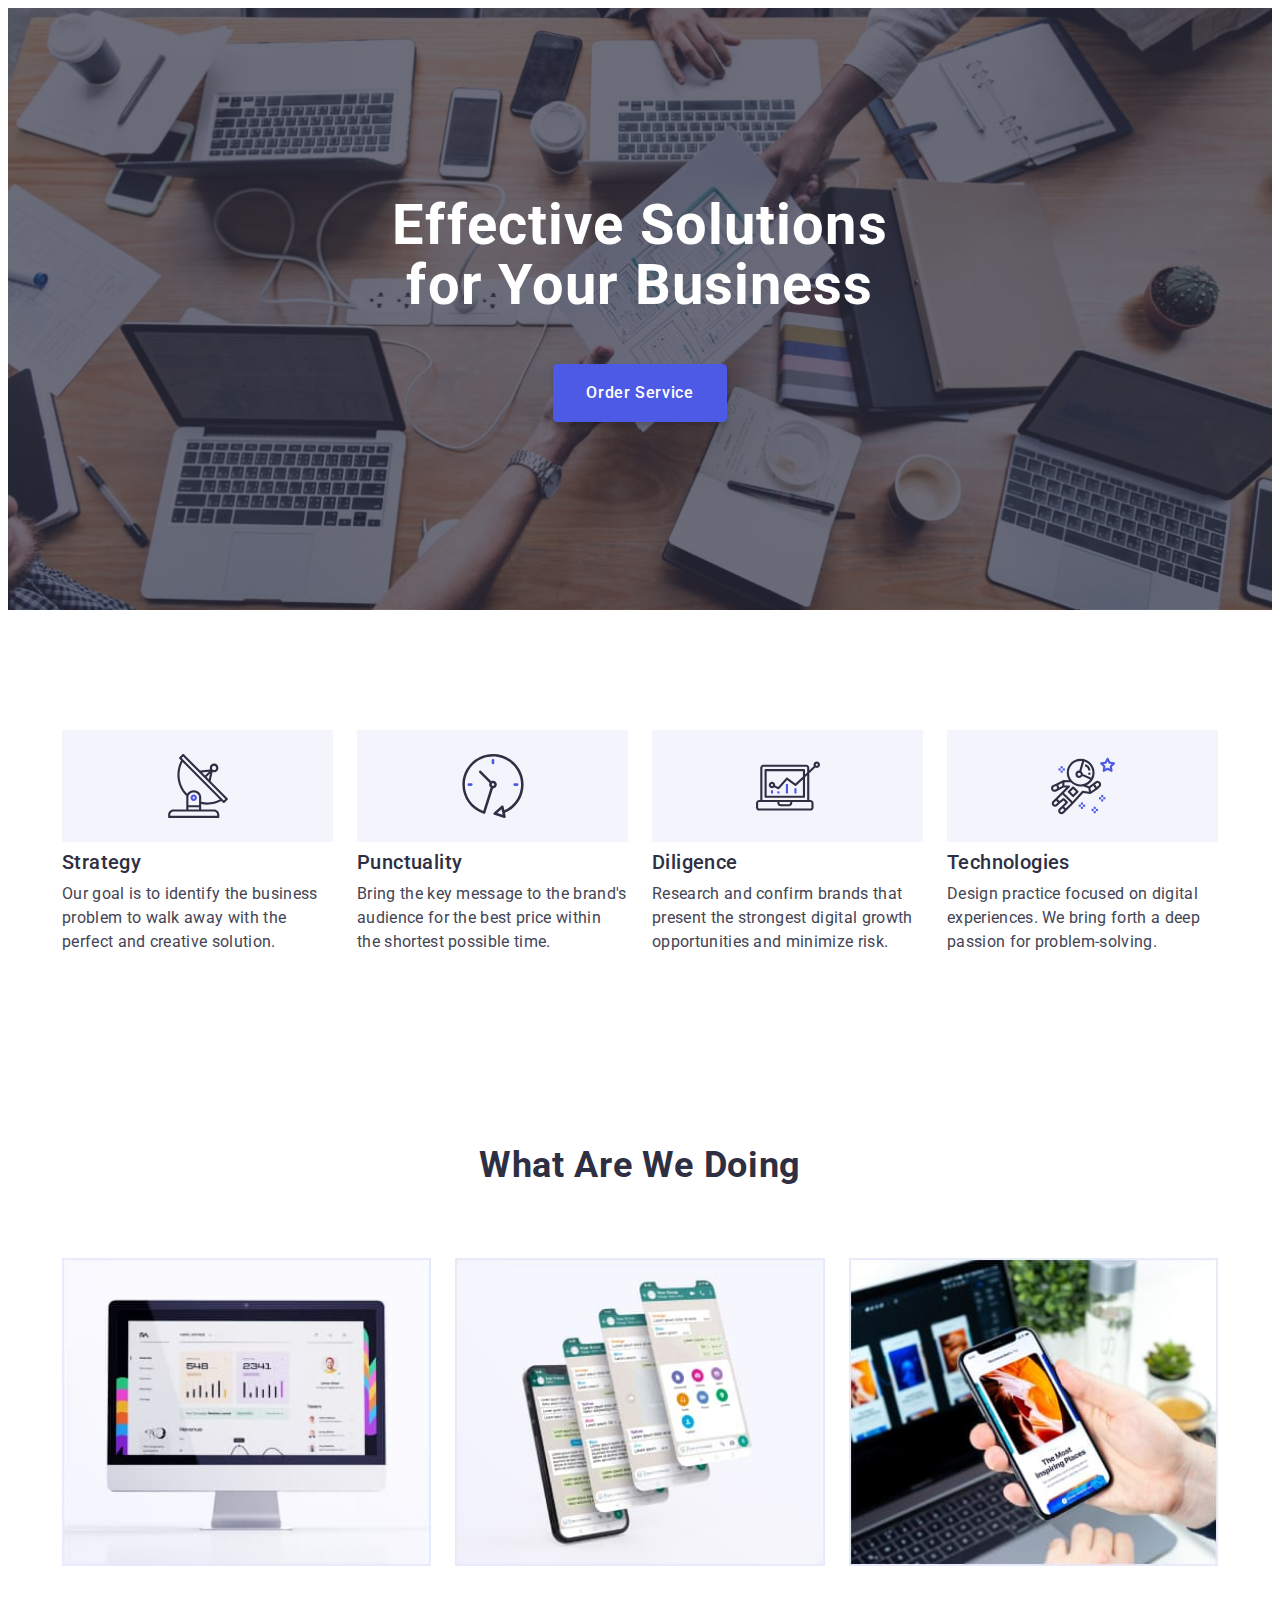
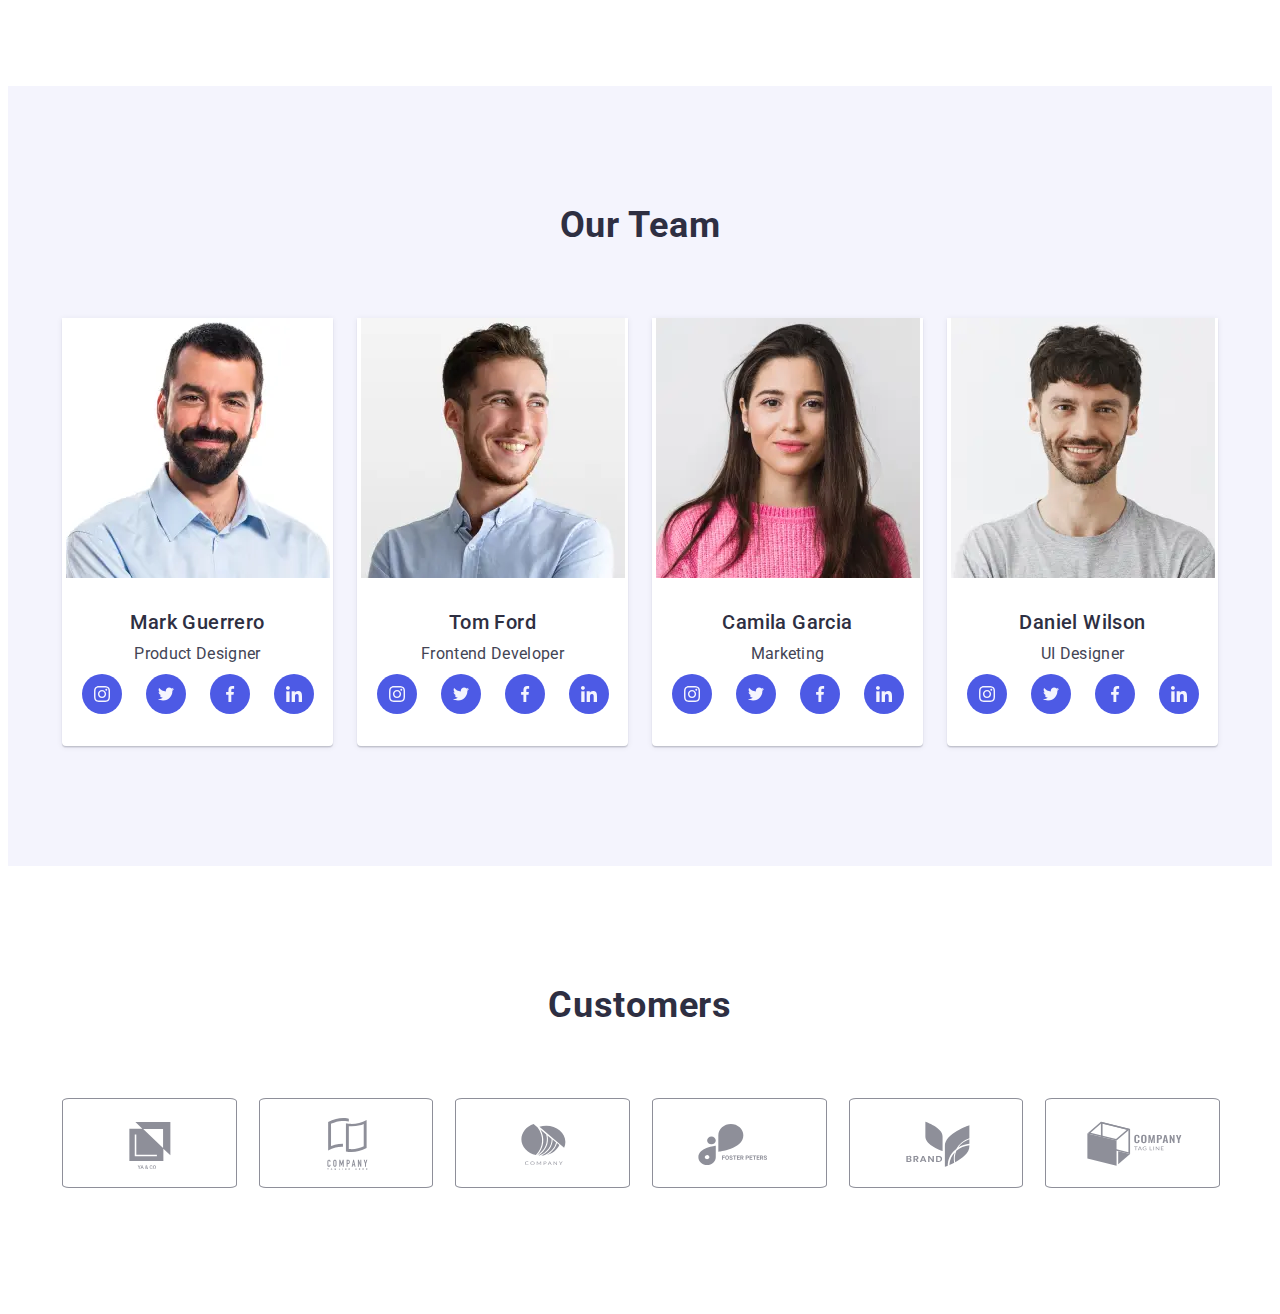
==== commit c3d6ec87: "ver-2" ====
--- a/index.html
+++ b/index.html
@@ -61,14 +61,14 @@
 
     <main>
       <!-- Hero -->
-      <!-- <section class="hero">
+      <section class="hero">
         <div class="container">
           <h1 class="hero-title">Effective Solutions for Your Business</h1>
           <button type="button" class="hero-button button" data-modal-open>
             Order Service
           </button>
         </div>
-      </section> -->
+      </section>
 
       <!-- Features -->
       <section class="features section">
@@ -170,12 +170,28 @@
             <li class="team-item item">
               <div class="team-card-item">
                 <div class="team-card-thumb">
-                  <img
-                    src="./images/employees/mark-guerrero.jpg"
-                    alt="Mark Guerrero"
-                    width="264"
-                    height="260"
-                  />
+                  <picture>
+                    <source
+                      srcset="
+                        ./images/employees/mark-guerrero.webp    1x,
+                        ./images/employees/mark-guerrero@2x.webp 2x
+                      "
+                      type="image/webp"
+                    />
+                    <source
+                      srcset="
+                        ./images/employees/mark-guerrero.jpg    1x,
+                        ./images/employees/mark-guerrero@2x.jpg 2x
+                      "
+                    />
+                    <img
+                      src="./images/employees/mark-guerrero.jpg"
+                      alt="Mark Guerrero"
+                      class="picture-img"
+                      width="264"
+                      height="260"
+                    />
+                  </picture>
                 </div>
                 <div class="team-card-content">
                   <h3 class="team-item-title item-title">Mark Guerrero</h3>
@@ -225,12 +241,27 @@
             <li class="team-item item">
               <div class="team-card-item">
                 <div class="team-card-thumb">
-                  <img
-                    src="./images/employees/tom-ford.jpg"
-                    alt="Tom Ford"
-                    width="264"
-                    height="260"
-                  />
+                  <picture>
+                    <source
+                      srcset="
+                        ./images/employees/tom-ford.webp    1x,
+                        ./images/employees/tom-ford@2x.webp 2x
+                      "
+                      type="image/webp"
+                    />
+                    <source
+                      srcset="
+                        ./images/employees/tom-ford.jpg    1x,
+                        ./images/employees/tom-ford@2x.jpg 2x
+                      "
+                    />
+                    <img
+                      src="./images/employees/tom-ford.jpg"
+                      alt="Tom Ford"
+                      width="264"
+                      height="260"
+                    />
+                  </picture>
                 </div>
                 <div class="team-card-content">
                   <h3 class="team-item-title item-title">Tom Ford</h3>
@@ -280,12 +311,27 @@
             <li class="team-item item">
               <div class="team-card-item">
                 <div class="team-card-thumb">
-                  <img
-                    src="./images/employees/camila-garcia.jpg"
-                    alt="Camila Garcia"
-                    width="264"
-                    height="260"
-                  />
+                  <picture>
+                    <source
+                      srcset="
+                        ./images/employees/camila-garcia.webp    1x,
+                        ./images/employees/camila-garcia@2x.webp 2x
+                      "
+                      type="image/webp"
+                    />
+                    <source
+                      srcset="
+                        ./images/employees/camila-garcia.jpg    1x,
+                        ./images/employees/camila-garcia@2x.jpg 2x
+                      "
+                    />
+                    <img
+                      src="./images/employees/camila-garcia.jpg"
+                      alt="Camila Garcia"
+                      width="264"
+                      height="260"
+                    />
+                  </picture>
                 </div>
                 <div class="team-card-content">
                   <h3 class="team-item-title item-title">Camila Garcia</h3>
@@ -335,12 +381,27 @@
             <li class="team-item item">
               <div class="team-card-item">
                 <div class="team-card-thumb">
-                  <img
-                    src="./images/employees/daniel-wilson.jpg"
-                    alt="Daniel Wilson"
-                    width="264"
-                    height="260"
-                  />
+                  <picture>
+                    <source
+                      srcset="
+                        ./images/employees/daniel-wilson.webp    1x,
+                        ./images/employees/daniel-wilson@2x.webp 2x
+                      "
+                      type="image/webp"
+                    />
+                    <source
+                      srcset="
+                        ./images/employees/daniel-wilson.jpg    1x,
+                        ./images/employees/daniel-wilson@2x.jpg 2x
+                      "
+                    />
+                    <img
+                      src="./images/employees/daniel-wilson.jpg"
+                      alt="Daniel Wilson"
+                      width="264"
+                      height="260"
+                    />
+                  </picture>
                 </div>
                 <div class="team-card-content">
                   <h3 class="team-item-title item-title">Daniel Wilson</h3>
@@ -391,7 +452,7 @@
       </section>
 
       <!-- Customers -->
-      <!-- <section class="customers section">
+      <section class="customers section">
         <div class="container">
           <h2 class="customers-title section-title">Customers</h2>
           <ul class="customers-list list">
@@ -439,7 +500,7 @@
             </li>
           </ul>
         </div>
-      </section> -->
+      </section>
     </main>
 
     <!-- Footer -->
@@ -600,7 +661,7 @@
         </form>
       </div>
     </div> -->
-
-    <script src="./js/modal.js"></script>
+    <!-- 
+    <script src="./js/modal.js"></script> -->
   </body>
 </html>
--- a/css/styles.css
+++ b/css/styles.css
@@ -34,6 +34,7 @@
         display: block;
         max-width: 100%;
         height: auto;
+        width: 100%;
     }
 
     body {
@@ -218,30 +219,38 @@
 
     .hero {
         background: var(--dark-bg-color);
-        max-width: 1440px;
+        /* max-width: 767px; */
         margin-left: auto;
         margin-right: auto;
-        padding-top: 188px;
-        padding-bottom: 188px;
+        padding: 112px 0px;
         background-image: var(--bg-gradient),
-        url(../images/hero-bg.jpg);
+        url(../images/hero-bg-mobile.jpg);
         background-repeat: no-repeat;
         background-position: center;
         background-size: cover;
     }  
 
+        @media (min-device-pixel-ratio: 2),
+        (min-resolution: 192dpi),
+        (min-resolution: 2dppx) {
+            .hero {
+                background-image: var(--bg-gradient),
+                url(../images/hero-bg-mobile@2x.jpg);
+            }
+        }
+
     .hero-title {
         font-style: normal;
         font-weight: 700;
-        font-size: 56px;
-        line-height: 1.07;
+        font-size: 28px;
+        line-height: 1.11;
         text-align: center;
         letter-spacing: 0.02em;
         color: var(--title-hero-color-white);
-        max-width: 496px;
+        max-width: 320px;
         margin-left: auto;
         margin-right: auto;
-        margin-bottom: 48px;
+        margin-bottom: 72px;
     }
         
     .hero-button {
@@ -277,8 +286,8 @@
         padding-bottom: 120px; */
     }
 
-    .features-title {
-    }
+    /* .features-title {
+    } */
 
     .features-list {
         display: flex;
@@ -316,8 +325,8 @@
   
     .team {
         background-color: var(--color-cloud);
-        padding-top: 120px;
-        padding-bottom: 120px;
+        padding-top: 96px;
+        padding-bottom: 96px;
     } 
 
     .team-title {
@@ -327,24 +336,34 @@
         
     .team-list {
         display: flex;
-        margin-left: -24px;
+        flex-wrap: wrap;
+        justify-content: center;
+        gap: 72px;
     }    
 
     .team-item {
         display: flex;
-        flex-basis: calc(100% / 4 - 24px);
-        margin-left: 24px;
+        width: 264px;
         background-color: var(--primary-bg-color-white);
         box-shadow: 0px 1px 6px rgba(46, 47, 66, 0.08), 0px 1px 1px rgba(46, 47, 66, 0.16), 0px 2px 1px rgba(46, 47, 66, 0.08);
         border-radius: 0px 0px 4px 4px;
     }
     
     .team-item-title {
+        font-weight: 500;
+        font-size: 20px;
+        line-height: 1.2;
+        text-align: center;
         letter-spacing: 0.02em;
         margin-bottom: 8px;
     }    
     
     .team-text {
+        font-weight: 400;
+        font-size: 16px;
+        line-height: 1.5;
+        text-align: center;
+        letter-spacing: 0.02em;
         margin-bottom: 8px;
     }
 
@@ -389,8 +408,8 @@
     /** -----------------CUCTOMERS------ **/
 
     .customers {
-        padding-top: 120px;
-        padding-bottom: 120px;
+        padding-top: 96px;
+        padding-bottom: 96px;
     }
 
     .customers-title {
@@ -400,12 +419,14 @@
        
     .customers-list {
         display: flex;
+        flex-wrap: wrap;
         justify-content: center;
-        gap: 24px;
+        gap: 72px 16px;
+    
     }
     
     .customers-item {
-        flex-basis: calc((100% - 120px) / 6);
+        flex-basis: calc((100% - 16px) / 2);
         display: block;
         height: 88px;
     }
@@ -823,15 +844,54 @@
         border-color: var(--active-color-ocean);
     }
 
+
+
     @media screen and (min-width: 428px) {
         .container {
             width: 426px;
         }
+        .hero {
+            background-image: var(--bg-gradient),
+            url(../images/hero-bg-tablet.jpg);
+        }
+    @media (min-device-pixel-ratio: 2),
+    (min-resolution: 192dpi),
+    (min-resolution: 2dppx) {
+    .hero {
+        background-image: var(--bg-gradient),
+        url(../images/hero-bg-tablet@2x.jpg);
+    }
+}
+
+    .hero-title {
+        max-width: 320px;
+        font-size: 36px;   
+    }
     }
 
     @media screen and (min-width: 768px) {
         .container {
             width: 766px;
+        }
+        .hero {
+            /* max-width: 1157px; */
+            background-image: var(--bg-gradient),
+            url(../images/hero-bg-desktop.jpg);
+        }
+    @media (min-device-pixel-ratio: 2),
+    (min-resolution: 192dpi),
+    (min-resolution: 2dppx) {
+    .hero {
+        background-image: var(--bg-gradient),
+            url(../images/hero-bg-desktop@2x.jpg);
+    }
+}
+
+        .hero-title {
+            min-width: 496px;
+            font-size: 56px;
+            line-height: 1.07;
+            margin-bottom: 36px;
         }
         .features-list {
            display: flex;
@@ -853,12 +913,62 @@
             line-height: 1.5;
             letter-spacing: 0.02em;
         }
+        
+        .team-list {
+            gap: 64px 24px;
+
+        }
+        
+        .customers-list {
+            gap: 72px 24px;
+        }
+        .customers-item {
+            flex-basis: calc((100% - 48px) / 3);
+
+        }    
+        
+
     }
 
     @media screen and (min-width: 1158px) {
         .container {
             width: 1156px;
         }
+        .hero {
+            max-width: 1440px;
+            padding-top: 188px;
+            padding-bottom: 188px;
+        }
+        .hero-title {
+            font-size: 56px;
+            line-height: 1.07;
+            margin-bottom: 48px;
+        }
+        .hero-button {
+            /* display: block;
+            margin-right: auto;
+            font-family: inherit;
+            font-weight: 500;
+            font-size: 16px;
+            line-height: 1.5;
+            letter-spacing: 0.04em;
+            color: var(--title-hero-color-white);
+            background: var(--actent-color-iris);
+            padding: 16px 32px;
+            border: 1px solid var(--actent-color-iris);
+            box-shadow: 0px 4px 4px rgba(0, 0, 0, 0.15);
+            border-radius: 4px;
+            transition: background-color var(--transision-dur-and-func), border-color var(--transision-dur-and-func);
+            margin-left: auto; */
+        }
+        
+        .hero-button:hover,
+        .hero-button:focus {
+            border-color: var(--active-color-ocean);
+            background-color: var(--active-color-ocean);
+        }
+
+
         .features {
             padding-top: 120px;
             padding-bottom: 120px;
@@ -893,34 +1003,79 @@
             align-items: center;
             justify-content: center;
         }
-
-    }
-
-    @media screen and (max-width: 1158px) {
         .doing {
-                display: none;
+            padding-bottom: 120px;
+        }
+        .doing-title {
+            margin-bottom: 72px;
+        }
+        .doing-list {
+            display: flex;
+            margin-left: -24px;
+        }  
+        .doing-item {
+            flex-basis: calc(100% / 3 - 24px);
+            margin-left: 24px;
+            border: 1px solid var(--color-border);
+        }
+        .team {
+            padding-top: 120px;
+            padding-bottom: 120px;
+        }
+        .team-list {
+            display: flex;
+            gap: 24px;
+            /* margin-left: -6px; */
+        }
+        .team-item {
+           width: 264px;
+            flex-basis: calc((100% - 72px) / 4);
+            align-items: center;
+            justify-content: center;
+        }
+
+        .customers {
+            padding-top: 120px;
+            padding-bottom: 120px;
+        }
+
+        .customers-list {
+            display: flex;
+            justify-content: center;
+            gap: 24px;
+        }
+
+        .customers-item {
+            flex-basis: calc((100% - 120px) / 6); 
+        }
+
+        .customers-link {
+        height: 100%;
+        width: 100%;
+        display: flex;
+        align-items: center;
+        justify-content: center;
+        color: var(--color-client-icon);
+        border: 1px solid var(--color-light-slate);
+        border-radius: 4%;
+        transition: color var(--transision-dur-and-func);
+    }
+    }
+
+    @media screen and (max-width: 1157px) {
+        .doing {
+            display: none;
             }
     }
 
-
-
-    @media screen and (min-width: 1158px) {
-        .doing {
-                padding-bottom: 120px;
+    @media screen and (min-width: 768px) and (max-width: 1157px){
+        .customers>.container,
+        .features> .container {
+                width: 582px;
             }
-            .doing-title {
-                margin-bottom: 72px;
-            }
-            .doing-list {
-                display: flex;
-                margin-left: -24px;
-            }
-            .doing-item {
-                flex-basis: calc(100% / 3 - 24px);
-                margin-left: 24px;
-                border: 1px solid var(--color-border);
-            }
-    }
+    }
+
+
 
 
 
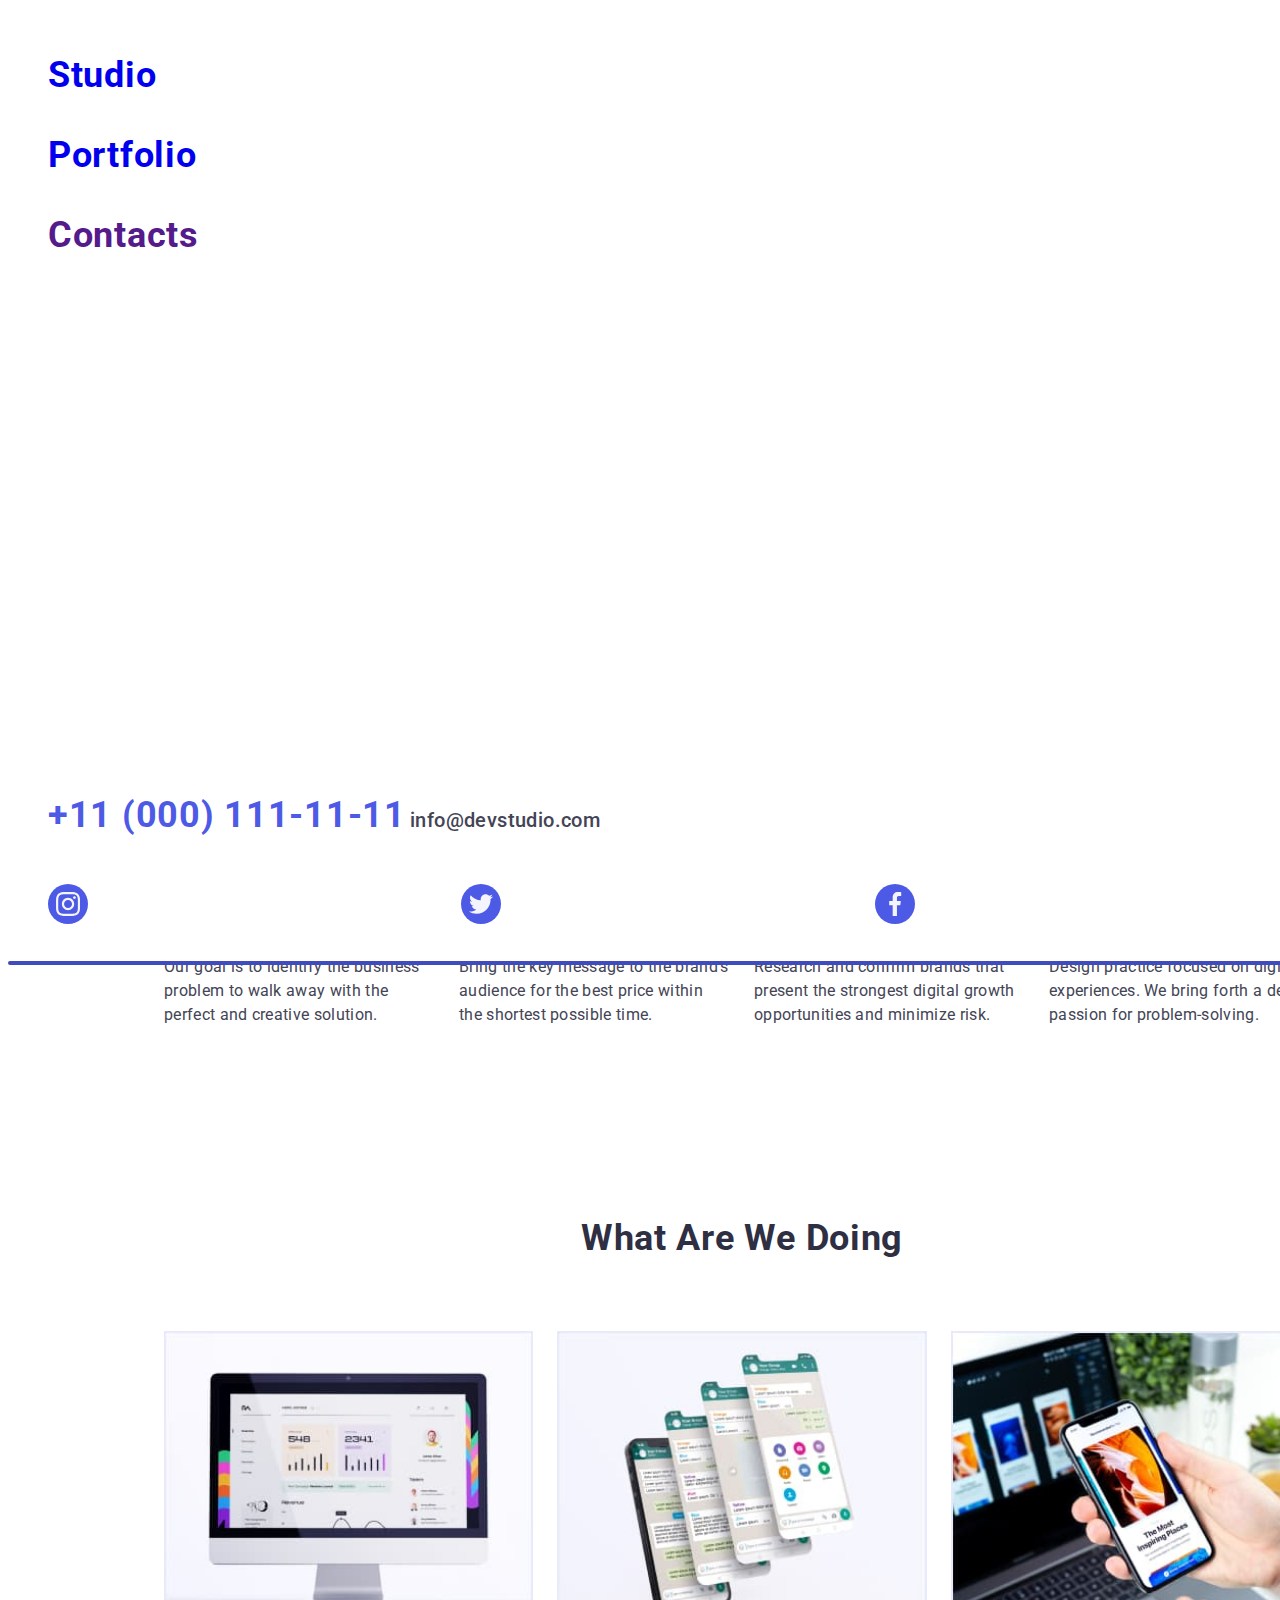
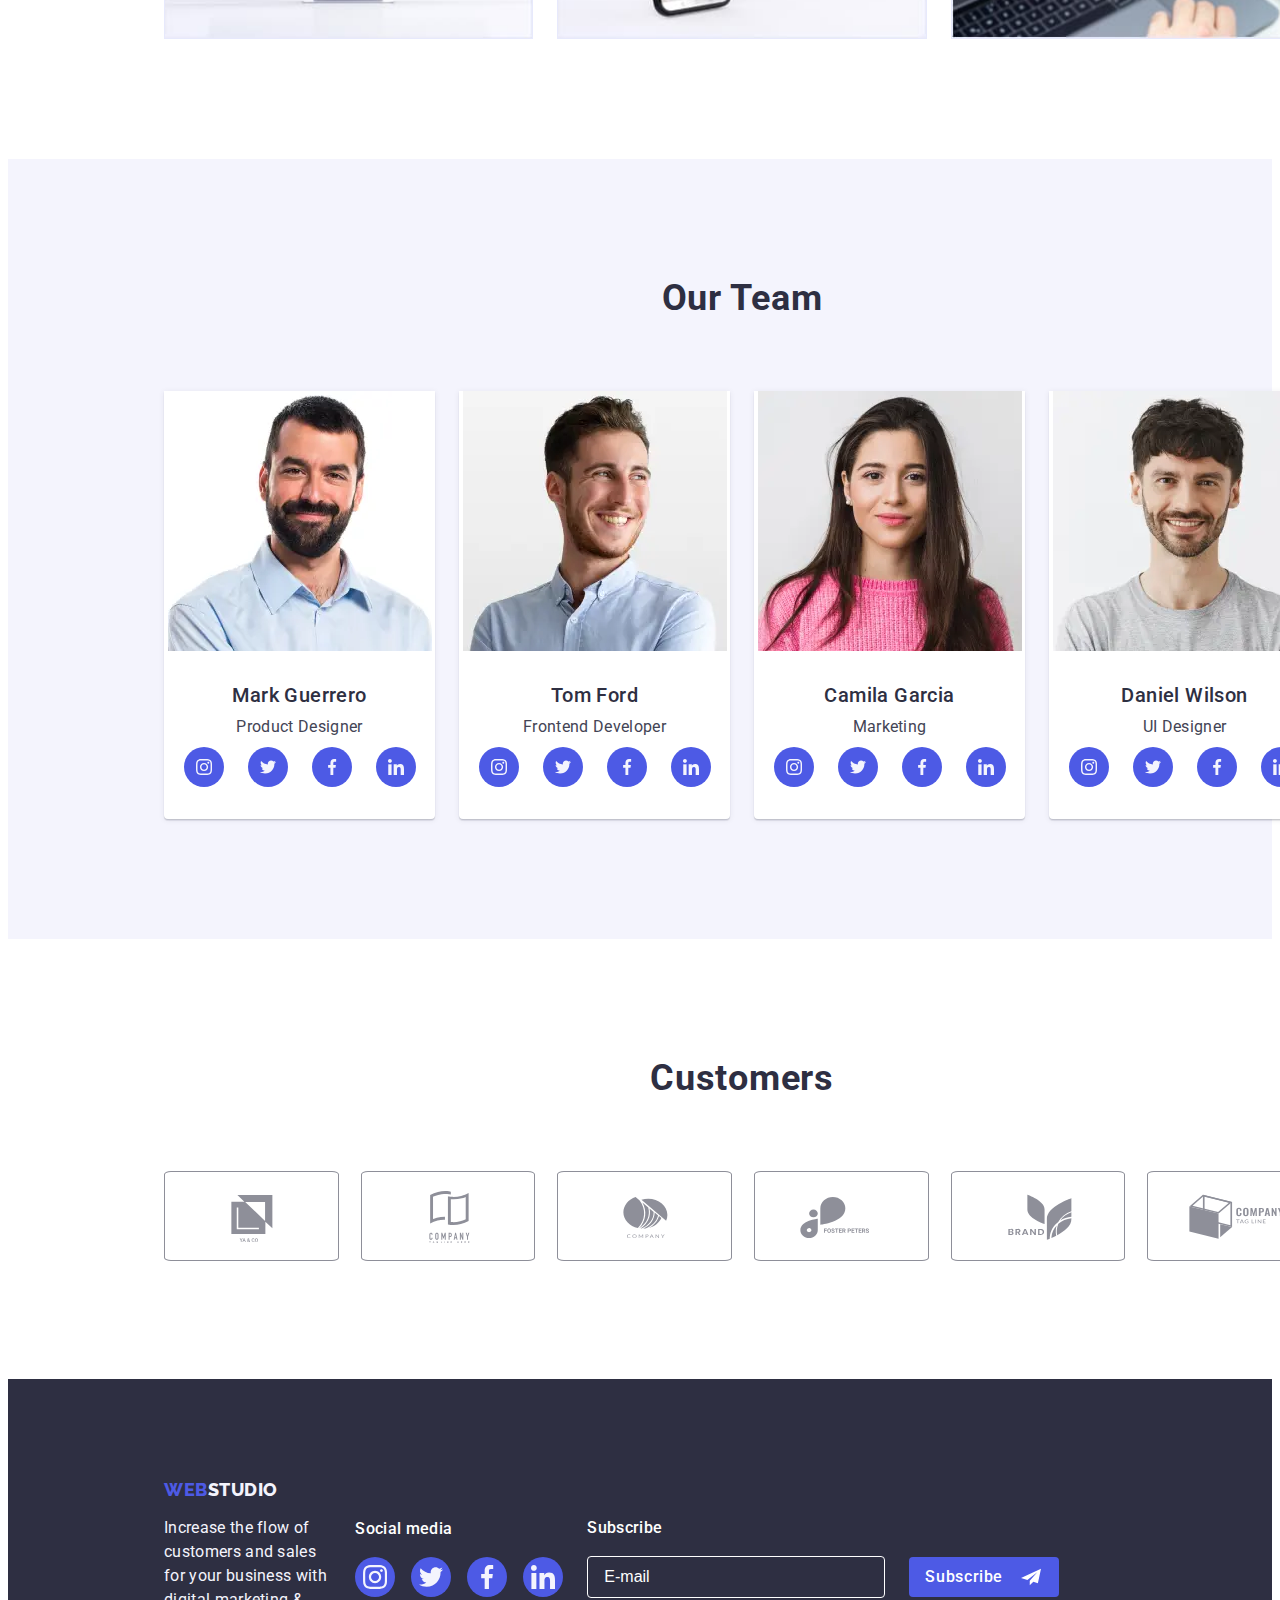
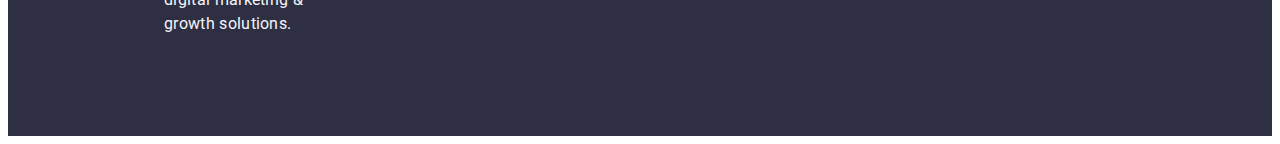
==== commit dbd3e1d3: "ver-3" ====
--- a/index.html
+++ b/index.html
@@ -22,7 +22,7 @@
   </head>
   <body class="body">
     <!-- Header -->
-    <!-- <header class="header">
+    <header class="header">
       <div class="container main-header">
         <nav class="header-navigation">
           <a href="./index.html" class="header-logo logo link"
@@ -56,8 +56,86 @@
             </li>
           </ul>
         </address>
+        <button type="button" class="menu-open-btn btn" data-menu-open>
+          <svg class="menu-open-btn-icon" width="32" height="22">
+            <use href="./images/icons/icons.svg#icon-icon-open-menu-btn"></use>
+          </svg>
+        </button>
       </div>
-    </header> -->
+
+      <!-- Mobile Menu -->
+
+      <div class="mob-menu" data-menu is-hidden>
+        <div>
+          <button type="button" data-menu-close class="menu-close-btn">
+            <svg class="menu-close-btn-icon" width="8" height="8">
+              <use
+                href="./images/icons/icons.svg#icon-icon-close-menu-btn"
+              ></use>
+            </svg>
+          </button>
+          <nav class="mob-menu-navigation">
+            <ul class="mob-menu-list list">
+              <li class="mob-menu-item">
+                <a href="./index.html" class="mob-menu-link link active"
+                  >Studio</a
+                >
+              </li>
+              <li class="mob-menu-item">
+                <a href="./portfolio.html" class="mob-menu-link link"
+                  >Portfolio</a
+                >
+              </li>
+              <li class="mob-menu-item">
+                <a href="" class="mob-menu-link link">Contacts</a>
+              </li>
+            </ul>
+          </nav>
+        </div>
+        <div>
+          <div class="mob-menu-address">
+            <a href="tel:+110001111111" class="mob-menu-phone-link link"
+              >+11 (000) 111-11-11</a
+            >
+            <a
+              href="mailto:info@devstudio.com"
+              class="mob-menu-address-link link"
+              >info@devstudio.com</a
+            >
+          </div>
+          <ul class="mob-menu-soc-list list">
+            <li class="mob-menu-soc-item item">
+              <a href="" class="mob-menu-soc-link link">
+                <svg class="mob-menu-soc-icon" width="24" height="24">
+                  <use href="./images/icons/icons.svg#icon-instagram"></use>
+                </svg>
+              </a>
+            </li>
+            <li class="mob-menu-soc-item item">
+              <a href="" class="mob-menu-soc-link link">
+                <svg class="mob-menu-soc-icon" width="24" height="24">
+                  <use href="./images/icons/icons.svg#icon-twitter"></use>
+                </svg>
+              </a>
+            </li>
+            <li class="mob-menu-soc-item item">
+              <a href="" class="mob-menu-soc-link link">
+                <svg class="mob-menu-soc-icon" width="24" height="24">
+                  <use href="./images/icons/icons.svg#icon-facebook"></use>
+                </svg>
+              </a>
+            </li>
+            <li class="mob-menu-soc-item item">
+              <a href="" class="mob-menu-soc-link link">
+                <svg class="mob-menu-soc-icon" width="24" height="24">
+                  <use href="./images/icons/icons.svg#icon-linkedin"></use>
+                </svg>
+              </a>
+            </li>
+          </ul>
+        </div>
+      </div>
+    </header>
 
     <main>
       <!-- Hero -->
@@ -138,6 +216,7 @@
               <img
                 src="./images/doing/pic-1.jpg"
                 alt="monitor screen"
+                srcset="./images/doing/pic-1@2x.jpg 2x"
                 width="360"
                 height="300"
               />
@@ -146,6 +225,7 @@
               <img
                 src="./images/doing/pic-2.jpg"
                 alt="mobile phone screen"
+                srcset="./images/doing/pic-2@2x.jpg 2x"
                 width="360"
                 height="300"
               />
@@ -154,6 +234,7 @@
               <img
                 src="./images/doing/pic-3.jpg"
                 alt="laptop and mobile phone"
+                srcset="./images/doing/pic-3@2x.jpg 2x"
                 width="360"
                 height="300"
               />
@@ -504,7 +585,7 @@
     </main>
 
     <!-- Footer -->
-    <!-- <footer class="footer">
+    <footer class="footer">
       <div class="container main-footer">
         <div class="footer-logo-text">
           <a href="./index.html" class="footer-logo logo link"
@@ -573,10 +654,10 @@
           </form>
         </div>
       </div>
-    </footer> -->
+    </footer>
 
     <!-- Modal Window -->
-    <!-- <div class="backdrop is-hidden" data-modal>
+    <div class="backdrop is-hidden" data-modal>
       <div class="modal">
         <button type="button" class="modal-close-btn" data-modal-close>
           <svg class="modal-close-btn-icon" width="8" height="8">
@@ -660,8 +741,9 @@
           <button type="submit" class="modal-btn">Send</button>
         </form>
       </div>
-    </div> -->
-    <!-- 
-    <script src="./js/modal.js"></script> -->
+    </div>
+
+    <script src="./js/modal.js"></script>
+    <script src="./js/mobile-menu.js"></script>
   </body>
 </html>
--- a/css/styles.css
+++ b/css/styles.css
@@ -88,11 +88,6 @@
         letter-spacing: 0.02em;
         text-transform: capitalize;
         color: var(--title-text-color-navy-blue);
-        
-        
-        /* font-weight: 500;
-        font-size: 20px;
-        line-height: 1.2; */
     }
 
     .visually-hidden {
@@ -110,6 +105,7 @@
 
  
     /** -------------------HEADER------------------- */
+
     .header {
         border-bottom: 1px solid var(--color-border); 
     }
@@ -141,49 +137,8 @@
     }
 
     .header-list {
-        display: flex;
-        margin-left: 76px;
-    }
-
-    .header-list .item + .item {
-        margin-left: 40px;
-    }
-
-    .header-link {
-        display: block;
-        position: relative;
-        padding-top: 24px;
-        padding-bottom: 24px;
-        color: var(--title-text-color-navy-blue);
-        font-weight: 500;
-        font-size: 16px;
-        line-height: 1.5;
-        letter-spacing: 0.02em;  
-        transition: color var(--transision-dur-and-func);
-    }
-
-    .header-link:hover,
-    .header-link:focus {
-        color: var(--active-color-ocean);
-    }
-
-    .header-link.active {
-        color: var(--active-color-ocean);
-    }
-
-    .active::after {
-        content:"";
-        position: absolute;
-        background-color: var(--active-color-ocean);
-        width: 100%;
-        height: 4px;
-        left: 0px;
-        bottom:-1px;
-        border-radius: 2px;
-    }
-
-    .header-link-current {
-        color: var(--active-color-ocean);}
+        display: none;
+    }
 
     .header-address {
         margin-left: auto;
@@ -193,33 +148,132 @@
     }
 
     .header-address-list {
-        display: flex;
-    }
-
-    .header-address-list .item +.item {
-        margin-left: 40px;
-    }
-
-    .header-address-link {
-    font-style: normal;
-    font-weight: 400;
-    font-size: 16px;
-    line-height: 1.5;
-    color: var(--primary-text-color-slate);
-    transition: color var(--transision-dur-and-func);
-    }
-
-    .header-address-link:hover,
-    .header-address-link:focus {
-    color: var(--active-color-ocean)
-    } 
-
+        display: none;
+    }
+    .menu-open-btn {
+        background-color: transparent;
+        border: none;
+    }
+    .menu-open-btn-icon {
+        stroke: var(--dark-bg-color);
+        background-color: transparent;
+        margin-top: 21px;
+        margin-bottom: 21px;
+        }
+
+    .mob-menu {
+        position: fixed;
+        top: 0;
+        z-index: 2;
+        width: 100vw;
+        height: 100vh;
+        background-color: var(--primary-bg-color-white);
+        padding: 24px 24px 40px 40px;
+        display: flex;
+        flex-direction: column;
+        justify-content: space-between;
+    }
+    
+    .menu-close-btn {
+        position: absolute;
+        top: 24px;
+        right: 24px;
+        display: flex;
+        justify-content: center;
+        align-items: center;
+        width: 24px;
+        height: 24px;
+        border-radius: 50%;
+        background: var(--color-border);
+        border: 1px solid #2E2F42;
+        opacity: 0.1;
+        padding: 0;
+    }
+    
+    .menu-close-btn-icon {
+        stroke: #2E2E2E;
+        transition: fill var(--transision-dur-and-func);
+    }
+    
+    .mob-menu-navigation {
+        font-weight: 700;
+        font-size: 36px;
+        line-height: 1.11;
+        letter-spacing: 0.02em;
+        text-transform: capitalize;
+        color: var(--dark-bg-color);
+        margin-top: 32px;
+        margin-bottom: 50px;
+    }
+    
+    .mob-menu-address {
+        margin-bottom: 48px;
+    }
+    
+    .mob-menu-item:not(:last-child) {
+        margin-bottom: 40px;
+    }
+    
+    .mob-menu-address-link {
+        margin-bottom: 48px;
+    }
+
+    .mob-menu-phone-item {
+        padding-bottom: 40px;
+    }
+
+    .mob-menu-phone-link {
+        font-weight: 700;
+        font-size: 36px;
+        line-height: 1.11;
+        letter-spacing: 0.02em;
+        text-transform: capitalize;
+        color: var(--actent-color-iris);
+        margin-bottom: 40px;
+    }
+
+    .mob-menu-address-link {
+        font-weight: 500;
+        font-size: 20px;
+        line-height: 1.2;     
+        letter-spacing: 0.02em;
+        color: var(--primary-text-color-slate);
+    }
+    
+    .mob-menu-soc-list {
+        display: flex;
+        justify-content: space-between;   
+    }
+    
+    .mob-menu-soc-item {
+        width: 40px;
+        height: 40px;
+    }
+    
+    .mob-menu-soc-link {
+        height: 100%;
+        border-radius: 50%;
+        background-color: var(--actent-color-iris);
+        display: flex;
+        align-items: center;
+        justify-content: center;
+        width: 100%;
+        transition: background-color var(--transision-dur-and-func);}
+    
+    .mob-menu-soc-icon {
+        fill: var(--color-cloud);
+    }
+
+    .mob-menu.is-hidden {
+        opacity: 0;
+        visibility: hidden;
+        pointer-events: none;
+    }
 
     /** -------------------HERO------------------- */
 
     .hero {
         background: var(--dark-bg-color);
-        /* max-width: 767px; */
         margin-left: auto;
         margin-right: auto;
         padding: 112px 0px;
@@ -230,14 +284,14 @@
         background-size: cover;
     }  
 
-        @media (min-device-pixel-ratio: 2),
+    @media (min-device-pixel-ratio: 2),
         (min-resolution: 192dpi),
         (min-resolution: 2dppx) {
-            .hero {
-                background-image: var(--bg-gradient),
-                url(../images/hero-bg-mobile@2x.jpg);
-            }
-        }
+    .hero {
+        background-image: var(--bg-gradient),
+        url(../images/hero-bg-mobile@2x.jpg);
+    }
+    }
 
     .hero-title {
         font-style: normal;
@@ -282,12 +336,7 @@
     .features {
         padding-top: 96px;
         padding-bottom: 96px;
-        /* padding-top: 120px;
-        padding-bottom: 120px; */
-    }
-
-    /* .features-title {
-    } */
+    }
 
     .features-list {
         display: flex;
@@ -297,7 +346,6 @@
     }
 
     .features-item {
-        /* flex-basis: calc((100% - 72px) / 4); */
         flex-basis: 100%;
         display: block;
     }
@@ -422,7 +470,6 @@
         flex-wrap: wrap;
         justify-content: center;
         gap: 72px 16px;
-    
     }
     
     .customers-item {
@@ -431,7 +478,6 @@
         height: 88px;
     }
 
-    
     .customers-link {
         height: 100%;
         width: 100%;
@@ -460,21 +506,23 @@
 
     .footer {
         background-color: var(--dark-bg-color);
-        padding-top: 100px;
-        padding-bottom: 100px;
+        padding-top: 96px;
+        padding-bottom: 96px;
     }
 
     .main-footer {
         display: flex;
-        align-items: flex-start;
+        flex-direction: column;
+        align-items: center;
 }
 
     .footer-logo-text {
         display: block;
         align-items: center;
-        width: 264px;
+        width: 268px;
         padding-left: 0;
         padding-right: 0;
+        margin-bottom: 72px;
     }
 
     .footer-logo {
@@ -485,8 +533,10 @@
         line-height: 1.17;
         letter-spacing: 0.03em;
         text-transform: uppercase;
+        align-items: center;
+        text-align: center;
         color: var(--actent-color-iris);
-        margin-bottom: 16px;
+        margin-bottom: 17.5px;
     }
 
     .color-logo-footer {
@@ -502,9 +552,7 @@
         
     .footer-sotial-media {
         display: block;
-        margin-left: 120px;
-        padding-left: 0;
-        padding-right: 0;
+        align-items: center;
     }
 
     .footer-sotial-title {
@@ -513,13 +561,15 @@
         line-height: 24px;
         letter-spacing: 0.02em;
         color: var(--title-hero-color-white);
+        text-align: center;
         margin-bottom: 16px;
     }
 
     .footer-soc-list {
         display: flex;
-        justify-content: flex-start;
+        align-items: center;
         gap: 16px;
+        margin-bottom: 72px;
  }
 
     .footer-soc-item {
@@ -540,7 +590,7 @@
 
     .footer-soc-link:hover,
     .footer-soc-link:focus {
-         background-color: var(--color-green);
+        background-color: var(--color-green);
     }
 
 
@@ -550,7 +600,9 @@
     }
 
     .footer-subscribe {
-        margin-left: auto;
+        width: 100%;
+        margin-left: 0;
+        margin-right: 0;
     }
 
     .footer-subscribe-title {
@@ -560,24 +612,26 @@
         letter-spacing: 0.02em;
         color: var(--title-hero-color-white);
         margin-bottom: 16px;
+        text-align: center;
     }
 
     
     .footer-form {
         display: flex;
-        gap: 12px;
-        justify-content: flex-end;
+        flex-direction: column;
+        gap: 16px;
+        justify-content: center;
         align-items: center;
     }
     
     .footer-subscribe-input {
-        width: 264px;	
+        width: 100%;	
         height: 40px;
         background-color: transparent;
         border: 1px solid var(--title-hero-color-white);
         border-radius: 4px;
         outline: transparent;
-        padding: 0px 16px;
+        padding: 0px 15px;
         font-size: 16px;
         color: var(--title-hero-color-white);
         }
@@ -608,7 +662,7 @@
         font-size: 16px;
         line-height: 1.5;
         letter-spacing: 0.04em;
-        padding: 8px 16px;
+        padding: 8px 24px;
         outline: transparent;
         color: var(--title-hero-color-white);
         background-color: var(--actent-color-iris);
@@ -697,8 +751,7 @@
         text-align: center;
         letter-spacing: 0.02em;
         color: var(--dark-bg-color);
-        margin-bottom: 16px;
-        
+        margin-bottom: 16px;  
     }
 
     .modal-input {
@@ -732,7 +785,6 @@
         letter-spacing: 0.04em;
         color: #8E8F99;
         margin-bottom: 8px;
-
     }
 
     .modal-label span {
@@ -749,7 +801,6 @@
     }
 
     .modal-icon {
-        /* fill: var(--dark-bg-color); */
         position: absolute;
         left: 16px;
         top: 50%;
@@ -778,7 +829,7 @@
 
     .modal-textarea:focus {
         border-color: var(--actent-color-iris);
-     }
+    }
 
     .input-check {
         transition: fill var(--transision-dur-and-func);
@@ -819,6 +870,7 @@
     .modal-href {
         color: var(--actent-color-iris) ;
     }
+
     .modal-btn {
         display: block;
         margin-left: auto;
@@ -845,36 +897,123 @@
     }
 
 
+    @media screen and (max-width: 427px) {
+        .modal {
+            width: 320px;
+        }
+    }
+
 
     @media screen and (min-width: 428px) {
         .container {
             width: 426px;
         }
         .hero {
+        background-image: var(--bg-gradient),
+        url(../images/hero-bg-tablet.jpg);
+        }
+
+        @media (min-device-pixel-ratio: 2),
+        (min-resolution: 192dpi),
+        (min-resolution: 2dppx) {
+        .hero {
             background-image: var(--bg-gradient),
-            url(../images/hero-bg-tablet.jpg);
-        }
-    @media (min-device-pixel-ratio: 2),
-    (min-resolution: 192dpi),
-    (min-resolution: 2dppx) {
-    .hero {
-        background-image: var(--bg-gradient),
-        url(../images/hero-bg-tablet@2x.jpg);
-    }
-}
-
-    .hero-title {
-        max-width: 320px;
-        font-size: 36px;   
-    }
+            url(../images/hero-bg-tablet@2x.jpg);
+        }
+        }
+
+        .hero-title {
+            max-width: 320px;
+            font-size: 36px;   
+        }
     }
 
     @media screen and (min-width: 768px) {
         .container {
             width: 766px;
         }
+
+        .menu-open-btn {
+            display: none;
+        }
+
+        .header-list {
+            display: flex;
+            margin-left: 120px;
+        }
+        
+        .header-list .item+.item {
+            margin-left: 40px;
+        }
+        
+        .header-link {
+            display: block;
+            position: relative;
+            padding-top: 24px;
+            padding-bottom: 24px;
+            color: var(--title-text-color-navy-blue);
+            font-weight: 500;
+            font-size: 16px;
+            line-height: 1.5;
+            letter-spacing: 0.02em;
+            transition: color var(--transision-dur-and-func);
+        }
+        
+        .header-link:hover,
+        .header-link:focus {
+            color: var(--active-color-ocean);
+        }
+        
+        .header-link.active {
+            color: var(--active-color-ocean);
+        }
+        
+        .active::after {
+            content: "";
+            position: absolute;
+            background-color: var(--active-color-ocean);
+            width: 100%;
+            height: 4px;
+            left: 0px;
+            bottom: -1px;
+            border-radius: 2px;
+        }
+        
+        .header-link-current {
+            color: var(--active-color-ocean);
+        }
+        
+        .header-address {
+            margin-left: auto;
+            text-decoration: none;
+            font-style: normal;
+            color: var(--primary-text-color-slate);
+        }
+        
+        .header-address-list {
+            display: flex;
+            flex-direction: column;
+        }
+        
+        .header-address-list .item+.item {
+            /* margin-left: 40px; */
+        }
+        
+        .header-address-link {
+            font-style: normal;
+            font-weight: 400;
+            font-size: 16px;
+            line-height: 1.5;
+            color: var(--primary-text-color-slate);
+            transition: color var(--transision-dur-and-func);
+        }
+        
+        .header-address-link:hover,
+        .header-address-link:focus {
+            color: var(--active-color-ocean)
+        }
+
         .hero {
-            /* max-width: 1157px; */
             background-image: var(--bg-gradient),
             url(../images/hero-bg-desktop.jpg);
         }
@@ -887,169 +1026,319 @@
     }
 }
 
-        .hero-title {
-            min-width: 496px;
-            font-size: 56px;
-            line-height: 1.07;
-            margin-bottom: 36px;
-        }
-        .features-list {
-           display: flex;
-           gap: 24px;
-        }
-        .features-item {
-            flex-basis: calc((100% - 24px) / 2);
-            padding-bottom: 72px;
-        }
-        .features-item:nth-last-child(-n+2) {
-            padding-bottom: 0px;
-        }
-        .features-item-title {
-            text-align: left;
-        }
-        .features-text {
-            font-weight: 500;
-            font-size: 16px;
-            line-height: 1.5;
-            letter-spacing: 0.02em;
-        }
-        
-        .team-list {
-            gap: 64px 24px;
-
-        }
-        
-        .customers-list {
-            gap: 72px 24px;
-        }
-        .customers-item {
-            flex-basis: calc((100% - 48px) / 3);
-
-        }    
-        
-
+    .hero-title {
+        min-width: 496px;
+        font-size: 56px;
+        line-height: 1.07;
+        margin-bottom: 36px;
+    }
+    .features-list {
+        display: flex;
+        gap: 24px;
+    }
+    .features-item {
+        flex-basis: calc((100% - 24px) / 2);
+        padding-bottom: 72px;
+    }
+    .features-item:nth-last-child(-n+2) {
+        padding-bottom: 0px;
+    }
+    .features-item-title {
+        text-align: left;
+    }
+    .features-text {
+        font-weight: 500;
+        font-size: 16px;
+        line-height: 1.5;
+        letter-spacing: 0.02em;
+    }
+        
+    .team-list {
+        gap: 64px 24px;
+    }
+        
+    .customers-list {
+        gap: 72px 24px;
+    }
+    .customers-item {
+        flex-basis: calc((100% - 48px) / 3);
+    }    
+    
+    .main-footer {
+        display: flex;
+        flex-direction: row;
+        flex-wrap: wrap;
+        gap: 72px 24px;
+        text-align: left;
+        align-items: start;
+        padding: 0px 108px;
+    }
+
+    .footer-logo-sotial {
+        display: flex;
+        gap: 24px;
+        align-items: flex-start;
+    }
+
+    .footer-logo-text {
+       display: block;
+       align-items: start;
+       margin-bottom: 0;
+    }
+    
+    .footer-logo {
+        text-align: start;
+    }
+
+    .footer-sotial-title {
+        text-align: start;
+    }
+
+    .footer-soc-list {
+        margin-bottom: 0;
+    }
+   
+    .footer-form {
+        display: flex;
+        flex-direction: row;
+        align-items: flex-start;  
+    }
+
+    .footer-subscribe-title {
+        text-align: start;
+    }
+    .footer-subscribe-input {
+        width: 264px;
+        height: 40px;
+    }
+    .footer-subscribe-btn {
+        display: flex;
+        align-items: center;
+        justify-content: flex-start;
+        gap: 16px;
+        margin-left: 0;
+        margin-right: auto;
+        font-weight: 500;
+        font-size: 16px;
+        line-height: 1.5;
+        letter-spacing: 0.04em;
+        padding: 8px 16px;
+        outline: transparent;
+        color: var(--title-hero-color-white);
+        background-color: var(--actent-color-iris);
+        border: none;
+        border-radius: 4px;
+        transition: background-color var(--transision-dur-and-func), border-color var(--transision-dur-and-func);
+    }
     }
 
     @media screen and (min-width: 1158px) {
-        .container {
-            width: 1156px;
-        }
-        .hero {
-            max-width: 1440px;
-            padding-top: 188px;
-            padding-bottom: 188px;
-        }
-        .hero-title {
-            font-size: 56px;
-            line-height: 1.07;
-            margin-bottom: 48px;
-        }
-        .hero-button {
-            /* display: block;
-            margin-right: auto;
-            font-family: inherit;
-            font-weight: 500;
-            font-size: 16px;
-            line-height: 1.5;
-            letter-spacing: 0.04em;
-            color: var(--title-hero-color-white);
-            background: var(--actent-color-iris);
-            padding: 16px 32px;
-            border: 1px solid var(--actent-color-iris);
-            box-shadow: 0px 4px 4px rgba(0, 0, 0, 0.15);
-            border-radius: 4px;
-            transition: background-color var(--transision-dur-and-func), border-color var(--transision-dur-and-func);
-            margin-left: auto; */
-        }
-        
-        .hero-button:hover,
-        .hero-button:focus {
-            border-color: var(--active-color-ocean);
-            background-color: var(--active-color-ocean);
-        }
-
-
-        .features {
-            padding-top: 120px;
-            padding-bottom: 120px;
-        }
-        .features-list {
-            display: flex;
-            flex-wrap: wrap;
-            justify-content: center;
-         
-        }
-        .features-item {
-            flex-basis: calc((100% - 72px) / 4);
-         
-        }
-        .features-item-title {
-            font-weight: 500;
-            font-size: 20px;
-            line-height: 1.2;
-            letter-spacing: 0.02em
-        }
-        .features-text {
-            font-weight: 400;
-            font-size: 16px;
-            line-height: 1.5;
-            letter-spacing: 0.02em; 
-        }
-        .features-pic {
-            height: 112px;
-            background: var(--color-cloud);
-            margin-bottom: 8px;
-            display: flex;
-            align-items: center;
-            justify-content: center;
-        }
-        .doing {
-            padding-bottom: 120px;
-        }
-        .doing-title {
-            margin-bottom: 72px;
-        }
-        .doing-list {
-            display: flex;
-            margin-left: -24px;
-        }  
-        .doing-item {
-            flex-basis: calc(100% / 3 - 24px);
-            margin-left: 24px;
-            border: 1px solid var(--color-border);
-        }
-        .team {
-            padding-top: 120px;
-            padding-bottom: 120px;
-        }
-        .team-list {
-            display: flex;
-            gap: 24px;
-            /* margin-left: -6px; */
-        }
-        .team-item {
-           width: 264px;
-            flex-basis: calc((100% - 72px) / 4);
-            align-items: center;
-            justify-content: center;
-        }
-
-        .customers {
-            padding-top: 120px;
-            padding-bottom: 120px;
-        }
-
-        .customers-list {
-            display: flex;
-            justify-content: center;
-            gap: 24px;
-        }
-
-        .customers-item {
-            flex-basis: calc((100% - 120px) / 6); 
-        }
-
-        .customers-link {
+    .container {
+        width: 1156px;
+        padding: 0px 156px;
+    }
+    .header-list {
+        display: flex;
+        margin-left: 76px;
+    }
+    .header-list .item+.item {
+        margin-left: 40px;
+    }
+        
+    .header-link {
+        display: block;
+        position: relative;
+        padding-top: 24px;
+        padding-bottom: 24px;
+        color: var(--title-text-color-navy-blue);
+        font-weight: 500;
+        font-size: 16px;
+        line-height: 1.5;
+        letter-spacing: 0.02em;
+        transition: color var(--transision-dur-and-func);
+    }
+        
+    .header-link:hover,
+    .header-link:focus {
+        color: var(--active-color-ocean);
+    }
+        
+    .header-link.active {
+        color: var(--active-color-ocean);
+    }
+        
+    .active::after {
+        content: "";
+        position: absolute;
+        background-color: var(--active-color-ocean);
+        width: 100%;
+        height: 4px;
+        left: 0px;
+        bottom: -1px;
+        border-radius: 2px;
+    }
+        
+    .header-link-current {
+        color: var(--active-color-ocean);
+    }
+        
+    .header-address {
+        margin-left: auto;
+        text-decoration: none;
+        font-style: normal;
+        color: var(--primary-text-color-slate);
+    }
+        
+    .header-address-list {
+        display: flex;
+        flex-direction: row;
+    }
+        
+    .header-address-list .item+.item {
+        margin-left: 40px;
+    }
+        
+    .header-address-link {
+        font-style: normal;
+        font-weight: 400;
+        font-size: 16px;
+        line-height: 1.5;
+        color: var(--primary-text-color-slate);
+        transition: color var(--transision-dur-and-func);
+    }
+        
+    .header-address-link:hover,
+    .header-address-link:focus {
+        color: var(--active-color-ocean)
+    }
+
+    .hero {
+        max-width: 1440px;
+        padding-top: 188px;
+        padding-bottom: 188px;
+    }
+
+    .hero-title {
+        font-size: 56px;
+        line-height: 1.07;
+        margin-bottom: 48px;
+    }
+
+    .hero-button {
+        display: block;
+        margin-right: auto;
+        font-family: inherit;
+        font-weight: 500;
+        font-size: 16px;
+        line-height: 1.5;
+        letter-spacing: 0.04em;
+        color: var(--title-hero-color-white);
+        background: var(--actent-color-iris);
+        padding: 16px 32px;
+        border: 1px solid var(--actent-color-iris);
+        box-shadow: 0px 4px 4px rgba(0, 0, 0, 0.15);
+        border-radius: 4px;
+        transition: background-color var(--transision-dur-and-func), border-color var(--transision-dur-and-func);
+        margin-left: auto;
+    }
+        
+    .hero-button:hover,
+    .hero-button:focus {
+        border-color: var(--active-color-ocean);
+        background-color: var(--active-color-ocean);
+    }
+
+    .features {
+        padding-top: 120px;
+        padding-bottom: 120px;
+    }
+    .features-list {
+        display: flex;
+        flex-wrap: wrap;
+        justify-content: center; 
+    }
+
+    .features-item {
+        flex-basis: calc((100% - 72px) / 4); 
+    }
+
+    .features-item-title {
+        font-size: 20px;
+        line-height: 1.2;
+        letter-spacing: 0.02em
+        font-weight: 500;
+    }
+    .features-text {
+        font-weight: 400;
+        font-size: 16px;
+        line-height: 1.5;
+        letter-spacing: 0.02em; 
+    }
+
+    .features-pic {
+        height: 112px;
+        background: var(--color-cloud);
+        margin-bottom: 8px;
+        display: flex;
+        align-items: center;
+        justify-content: center;
+    }
+
+    .doing {
+        padding-bottom: 120px;
+    }
+
+    .doing-title {
+        margin-bottom: 72px;
+    }
+
+    .doing-list {
+        display: flex;
+        margin-left: -24px;
+    }  
+
+    .doing-item {
+        flex-basis: calc(100% / 3 - 24px);
+        margin-left: 24px;
+        border: 1px solid var(--color-border);
+    }
+
+    .team {
+        padding-top: 120px;
+        padding-bottom: 120px;
+        }
+
+    .team-list {
+        display: flex;
+        gap: 24px;
+        flex-wrap: nowrap;
+        /* margin-left: -6px; */
+    }
+
+    .team-item {
+        width: 264px;
+        flex-basis: calc((100% - 72px) / 4);
+        align-items: center;
+        justify-content: center;
+
+    }
+
+    .customers {
+        padding-top: 120px;
+        padding-bottom: 120px;
+    }
+
+    .customers-list {
+        display: flex;
+        justify-content: center;
+        gap: 24px;
+        }
+
+    .customers-item {
+        flex-basis: calc((100% - 120px) / 6); 
+    }
+
+    .customers-link {
         height: 100%;
         width: 100%;
         display: flex;
@@ -1059,6 +1348,175 @@
         border: 1px solid var(--color-light-slate);
         border-radius: 4%;
         transition: color var(--transision-dur-and-func);
+    }
+
+    .footer {
+        background-color: var(--dark-bg-color);
+        padding-top: 100px;
+        padding-bottom: 100px;
+    }
+
+    .main-footer {
+        display: flex;
+        flex-wrap: nowrap;
+        align-items: center; 
+
+}
+
+    .footer-logo-text {
+        display: block;
+        align-items: center;
+        width: 264px;
+        padding-left: 0;
+        padding-right: 0;
+    }
+
+    .footer-logo {
+        display: block;
+        font-family: 'Raleway', sans-serif;
+        font-weight: 800;
+        font-size: 18px;
+        line-height: 1.17;
+        letter-spacing: 0.03em;
+        text-transform: uppercase;
+        color: var(--actent-color-iris);
+        margin-bottom: 16px;
+    }
+
+    .color-logo-footer {
+        color: var(--color-cloud)
+    }
+
+    .footer-text {
+        display: block;
+        font-size: 16px;
+        line-height: 1.5;
+        color: var(--color-cloud);
+    }
+        
+    .footer-sotial-media {
+        display: block;
+        margin-left: 0;
+        padding-left: 0;
+        padding-right: 0;
+       
+
+    }
+
+    .footer-sotial-title {
+        font-weight: 500;
+        font-size: 16px;
+        line-height: 24px;
+        letter-spacing: 0.02em;
+        color: var(--title-hero-color-white);
+        margin-bottom: 16px;
+    }
+
+    .footer-soc-list {
+        display: flex;
+        justify-content: flex-start;
+        align-items: center;
+        gap: 16px;
+ }
+
+    .footer-soc-item {
+        width: 40px;
+        height: 40px;
+    }
+
+    .footer-soc-link {
+        height: 100%;
+        border-radius: 50%;
+        background-color: var(--actent-color-iris);
+        display: flex;
+        align-items: center;
+        justify-content: center;
+        width: 100%;
+        transition: background-color var(--transision-dur-and-func);
+    }
+
+    .footer-soc-link:hover,
+    .footer-soc-link:focus {
+         background-color: var(--color-green);
+    }
+
+
+
+    .footer-soc-icon {
+        fill: var(--color-cloud);
+    }
+
+    .footer-subscribe {
+        margin-left: auto;
+    }
+
+    .footer-subscribe-title {
+        font-weight: 500;
+        font-size: 16px;
+        line-height: 1.5;
+        letter-spacing: 0.02em;
+        color: var(--title-hero-color-white);
+        margin-bottom: 16px;
+    }
+
+    
+    .footer-form {
+        display: flex;
+        gap: 12px;
+        justify-content: flex-end;
+        align-items: center;
+    }
+    
+    .footer-subscribe-input {
+        width: 264px;	
+        height: 40px;
+        background-color: transparent;
+        border: 1px solid var(--title-hero-color-white);
+        border-radius: 4px;
+        outline: transparent;
+        padding: 0px 16px;
+        font-size: 16px;
+        color: var(--title-hero-color-white);
+        }
+
+
+    .footer-subscribe-input::placeholder {
+        color: var(--title-hero-color-white);
+        font-style: 12px;
+    }
+
+    .footer-subscribe-label {
+        font-weight: 400;
+        font-size: 12px;
+        line-height: 2.0;
+        align-items: center;
+        letter-spacing: 0.04em;
+    }
+
+    .footer-subscribe-btn {
+        display: flex;
+        align-items: center;
+        justify-content: center;
+        gap: 16px;
+        /* margin-left: auto; */
+        /* margin-right: auto; */
+        font-weight: 500;
+        font-size: 16px;
+        line-height: 1.5;
+        letter-spacing: 0.04em;
+        padding: 8px 16px;
+        outline: transparent;
+        color: var(--title-hero-color-white);
+        background-color: var(--actent-color-iris);
+        border: none;
+        border-radius: 4px;
+        transition: background-color var(--transision-dur-and-func), border-color var(--transision-dur-and-func);
+    }
+
+    .footer-subscribe-btn:hover,
+    .footer-subscribe-btn:focus {
+        background-color: var(--active-color-ocean);
+        border-color: var(--active-color-ocean);
     }
     }
 
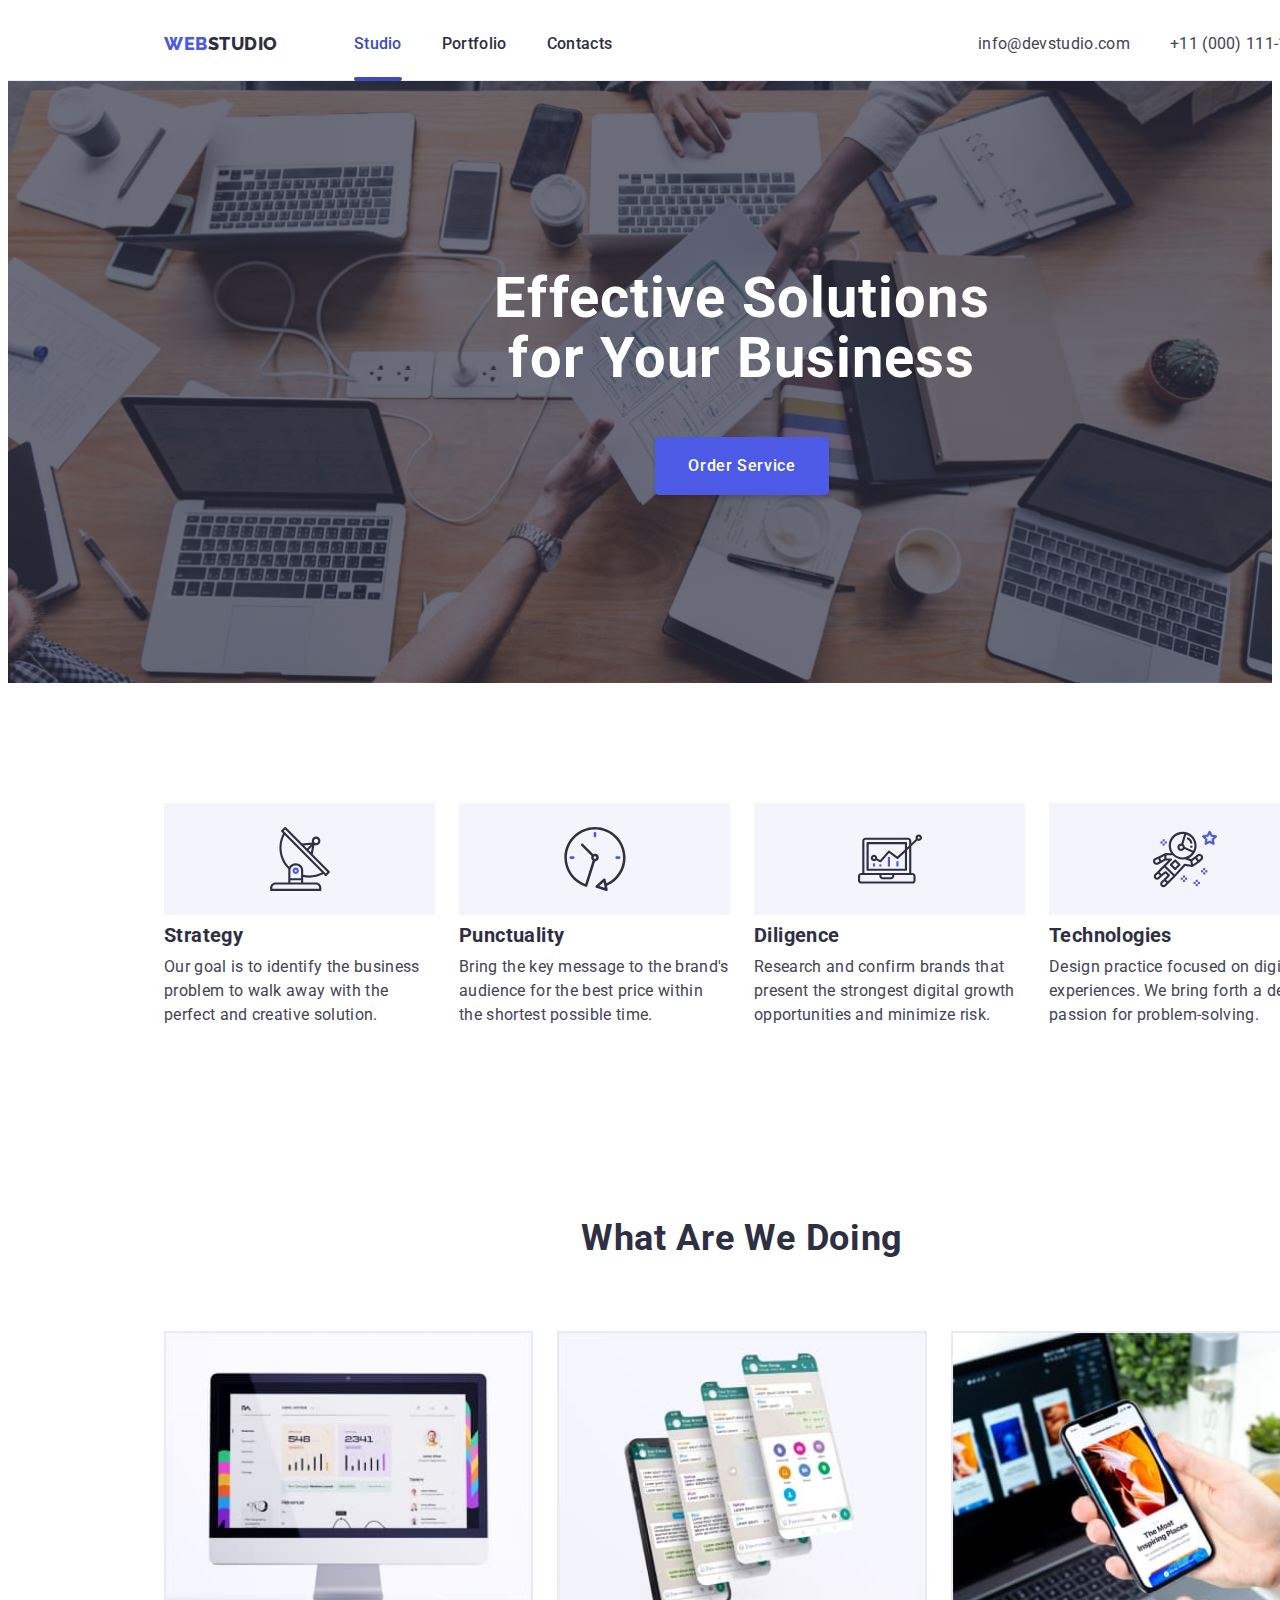
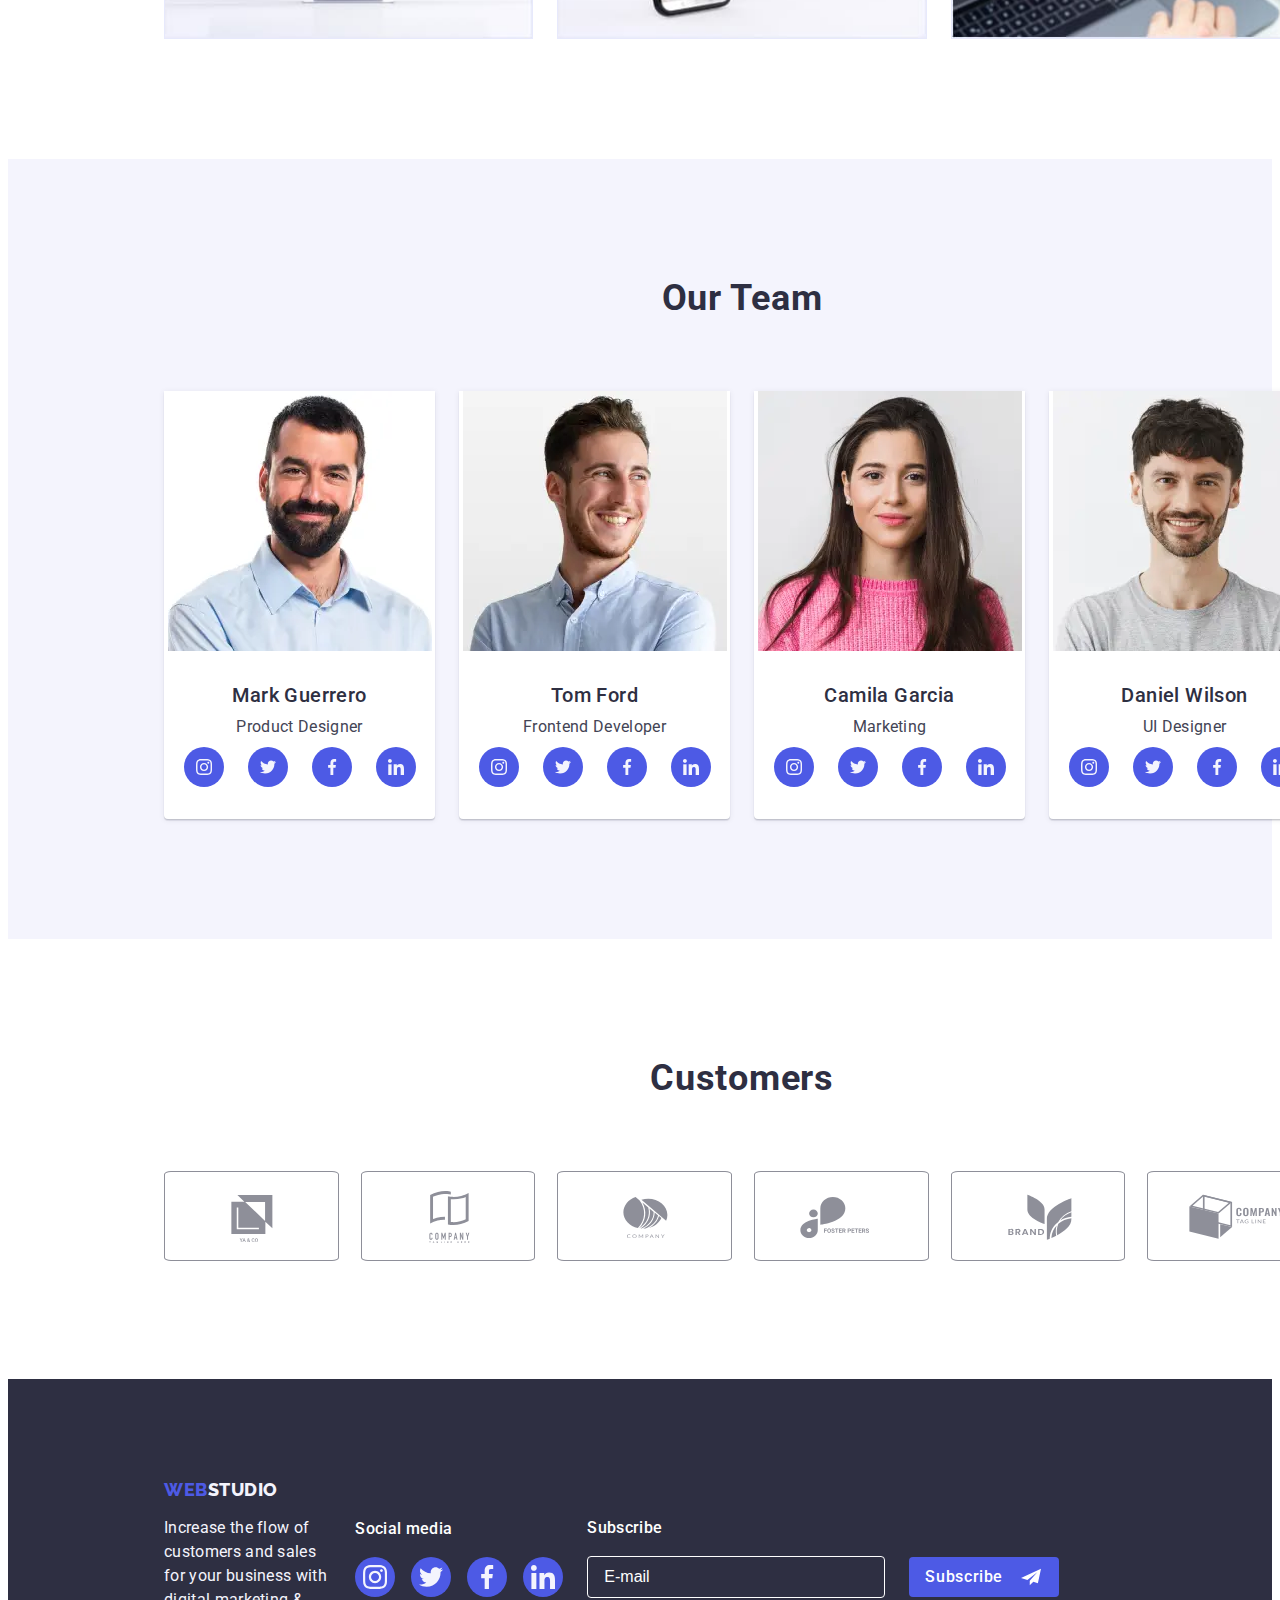
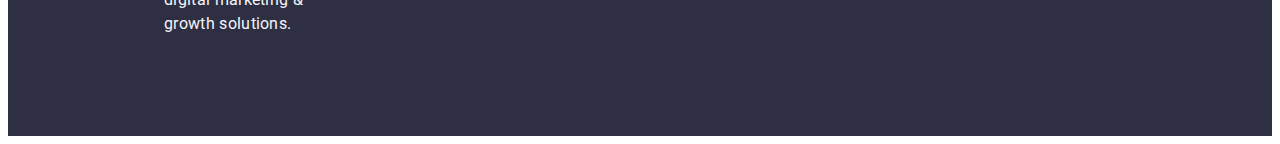
==== commit 741075e0: "ver-4" ====
--- a/index.html
+++ b/index.html
@@ -65,7 +65,7 @@
 
       <!-- Mobile Menu -->
 
-      <div class="mob-menu" data-menu is-hidden>
+      <div class="mob-menu is-hidden" data-menu is-hidden>
         <div>
           <button type="button" data-menu-close class="menu-close-btn">
             <svg class="menu-close-btn-icon" width="8" height="8">
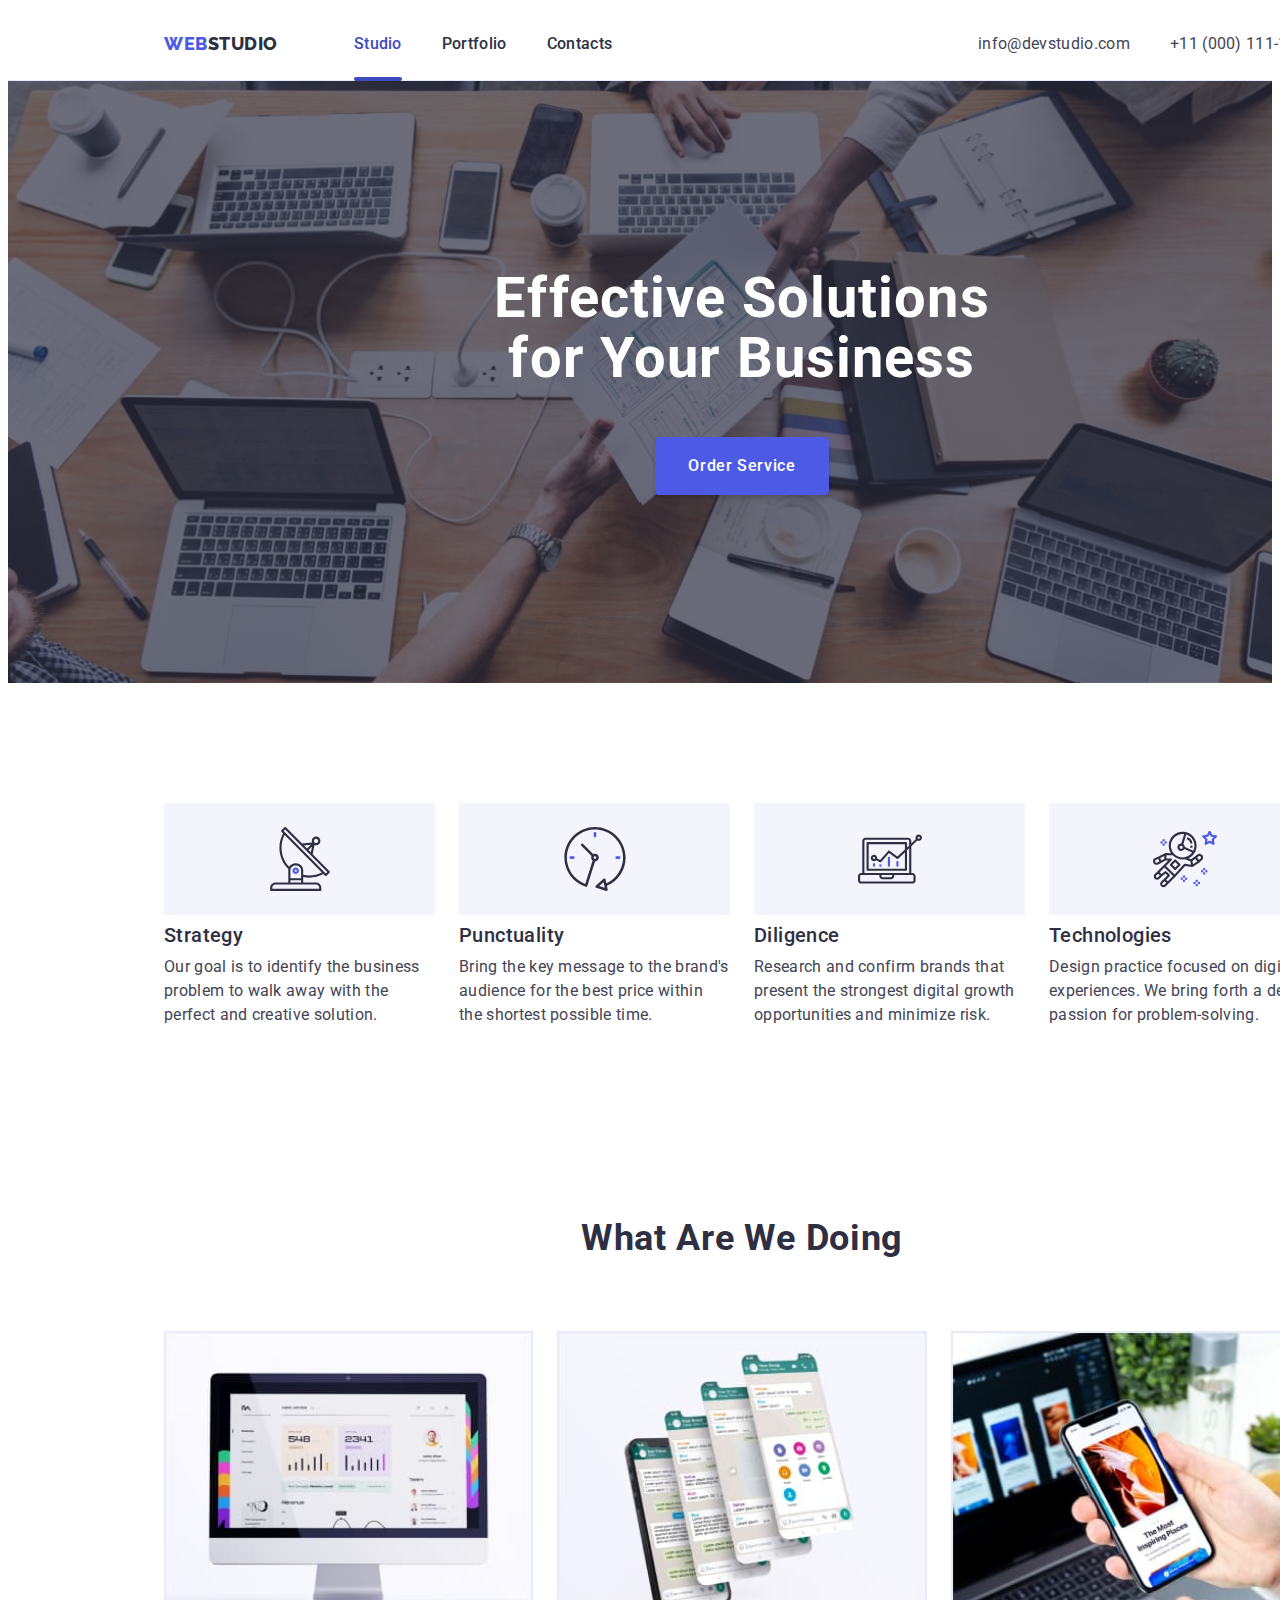
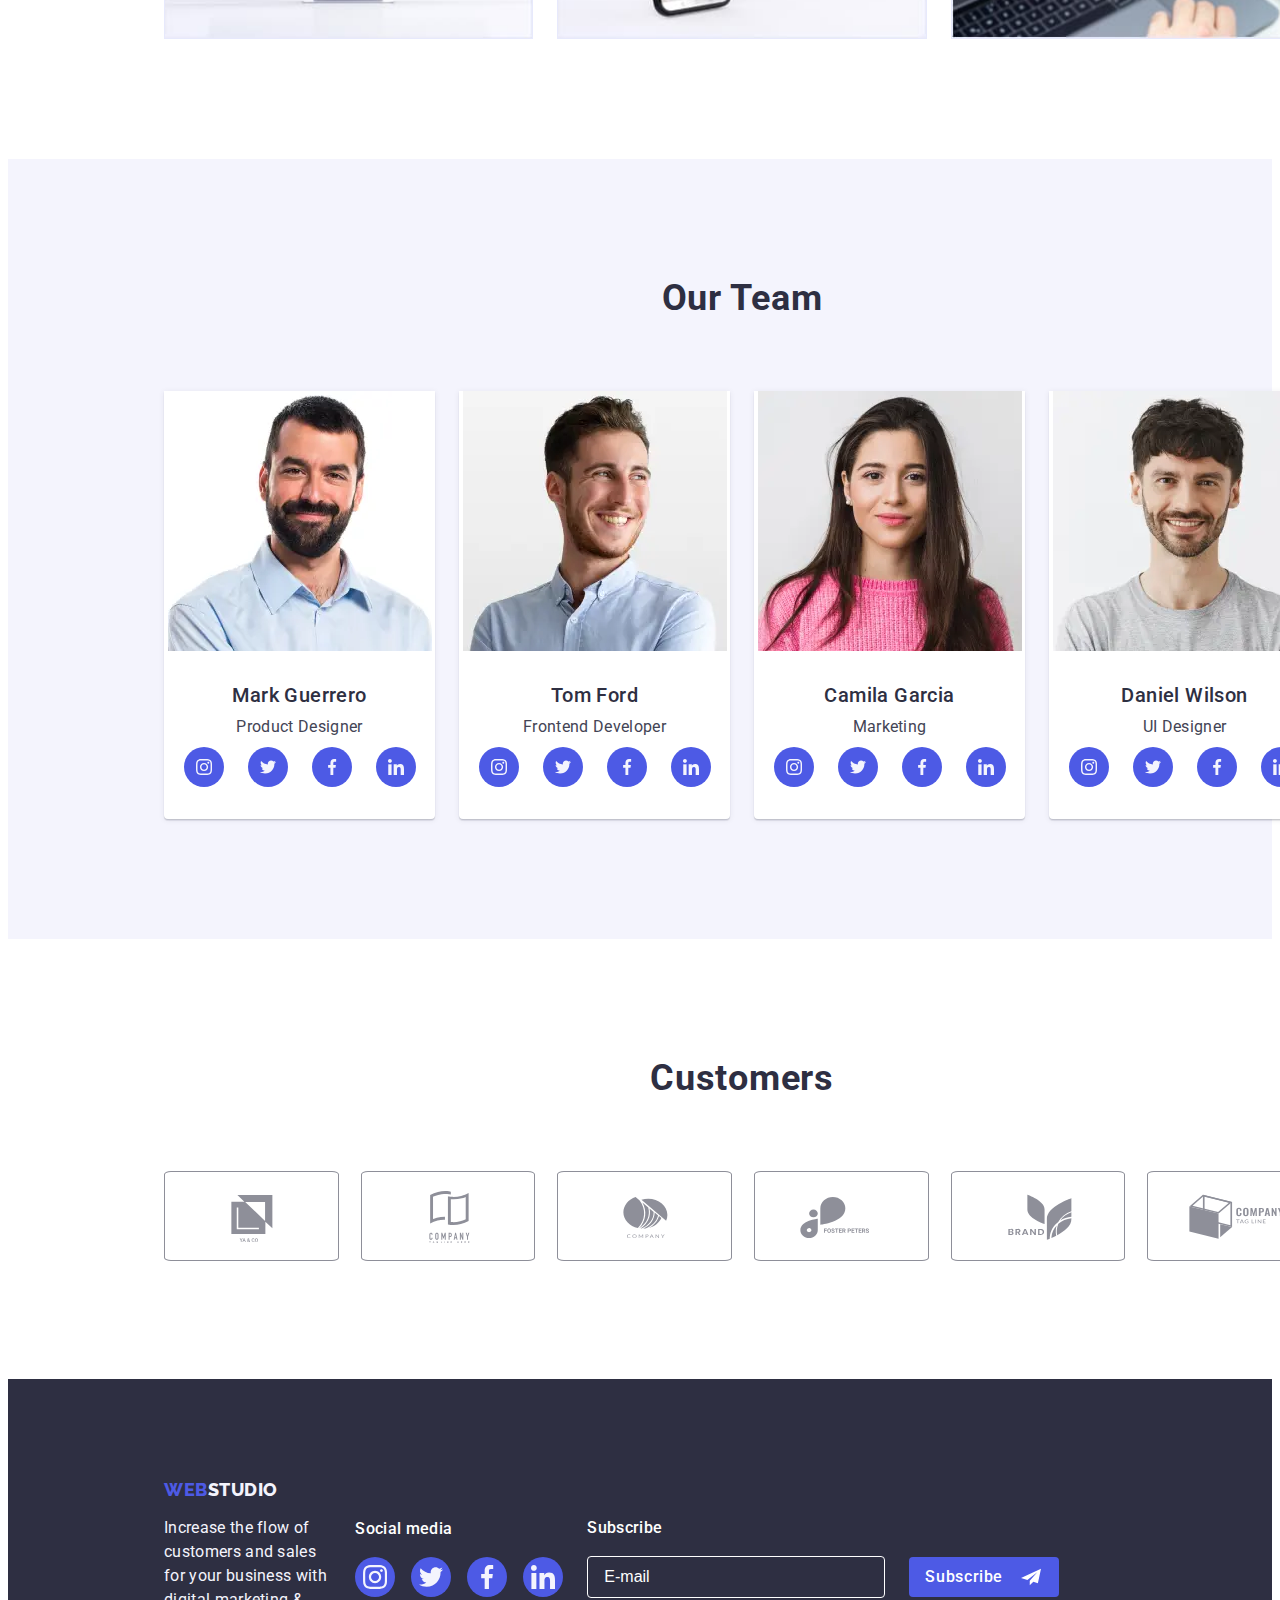
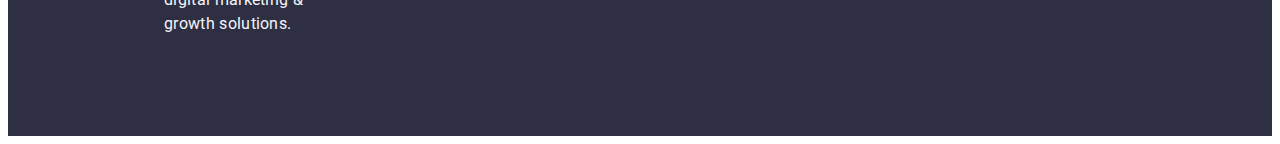
==== commit c9f5840c: "ver-5" ====
--- a/index.html
+++ b/index.html
@@ -93,16 +93,20 @@
           </nav>
         </div>
         <div>
-          <div class="mob-menu-address">
-            <a href="tel:+110001111111" class="mob-menu-phone-link link"
-              >+11 (000) 111-11-11</a
-            >
-            <a
-              href="mailto:info@devstudio.com"
-              class="mob-menu-address-link link"
-              >info@devstudio.com</a
-            >
-          </div>
+          <ul class="mob-menu-address list">
+            <li class="mob-menu-phone-item item">
+              <a href="tel:+110001111111" class="mob-menu-phone-link link"
+                >+11 (000) 111-11-11</a
+              >
+            </li>
+            <li class="mob-menu-adress-item item">
+              <a
+                href="mailto:info@devstudio.com"
+                class="mob-menu-address-link link"
+                >info@devstudio.com</a
+              >
+            </li>
+          </ul>
           <ul class="mob-menu-soc-list list">
             <li class="mob-menu-soc-item item">
               <a href="" class="mob-menu-soc-link link">
--- a/css/styles.css
+++ b/css/styles.css
@@ -135,11 +135,6 @@
     .color-logo  {
         color: var(--title-text-color-navy-blue);
     }
-
-    .header-list {
-        display: none;
-    }
-
     .header-address {
         margin-left: auto;
         text-decoration: none;
@@ -147,12 +142,17 @@
         color: var(--primary-text-color-slate);
     }
 
+    .header-list {
+        display: none;
+    }
+
     .header-address-list {
         display: none;
     }
     .menu-open-btn {
         background-color: transparent;
         border: none;
+        
     }
     .menu-open-btn-icon {
         stroke: var(--dark-bg-color);
@@ -206,20 +206,20 @@
         margin-bottom: 50px;
     }
     
+    .mob-menu-item:not(:last-child) {
+        margin-bottom: 40px;
+    }
+
     .mob-menu-address {
         margin-bottom: 48px;
     }
-    
-    .mob-menu-item:not(:last-child) {
+
+    .mob-menu-link:focus {
+        color: var(--active-color-ocean);
+    }
+    
+     .mob-menu-phone-item {
         margin-bottom: 40px;
-    }
-    
-    .mob-menu-address-link {
-        margin-bottom: 48px;
-    }
-
-    .mob-menu-phone-item {
-        padding-bottom: 40px;
     }
 
     .mob-menu-phone-link {
@@ -229,7 +229,7 @@
         letter-spacing: 0.02em;
         text-transform: capitalize;
         color: var(--actent-color-iris);
-        margin-bottom: 40px;
+       
     }
 
     .mob-menu-address-link {
@@ -238,6 +238,7 @@
         line-height: 1.2;     
         letter-spacing: 0.02em;
         color: var(--primary-text-color-slate);
+        margin-bottom: 48px;
     }
     
     .mob-menu-soc-list {
@@ -901,6 +902,9 @@
         .modal {
             width: 320px;
         }
+        .mob-menu-phone-link {
+            font-size: 24px;
+        }
     }
 
 
@@ -1263,10 +1267,10 @@
     }
 
     .features-item-title {
+        font-weight: 500;
         font-size: 20px;
         line-height: 1.2;
         letter-spacing: 0.02em
-        font-weight: 500;
     }
     .features-text {
         font-weight: 400;
@@ -1399,8 +1403,6 @@
         margin-left: 0;
         padding-left: 0;
         padding-right: 0;
-       
-
     }
 
     .footer-sotial-title {
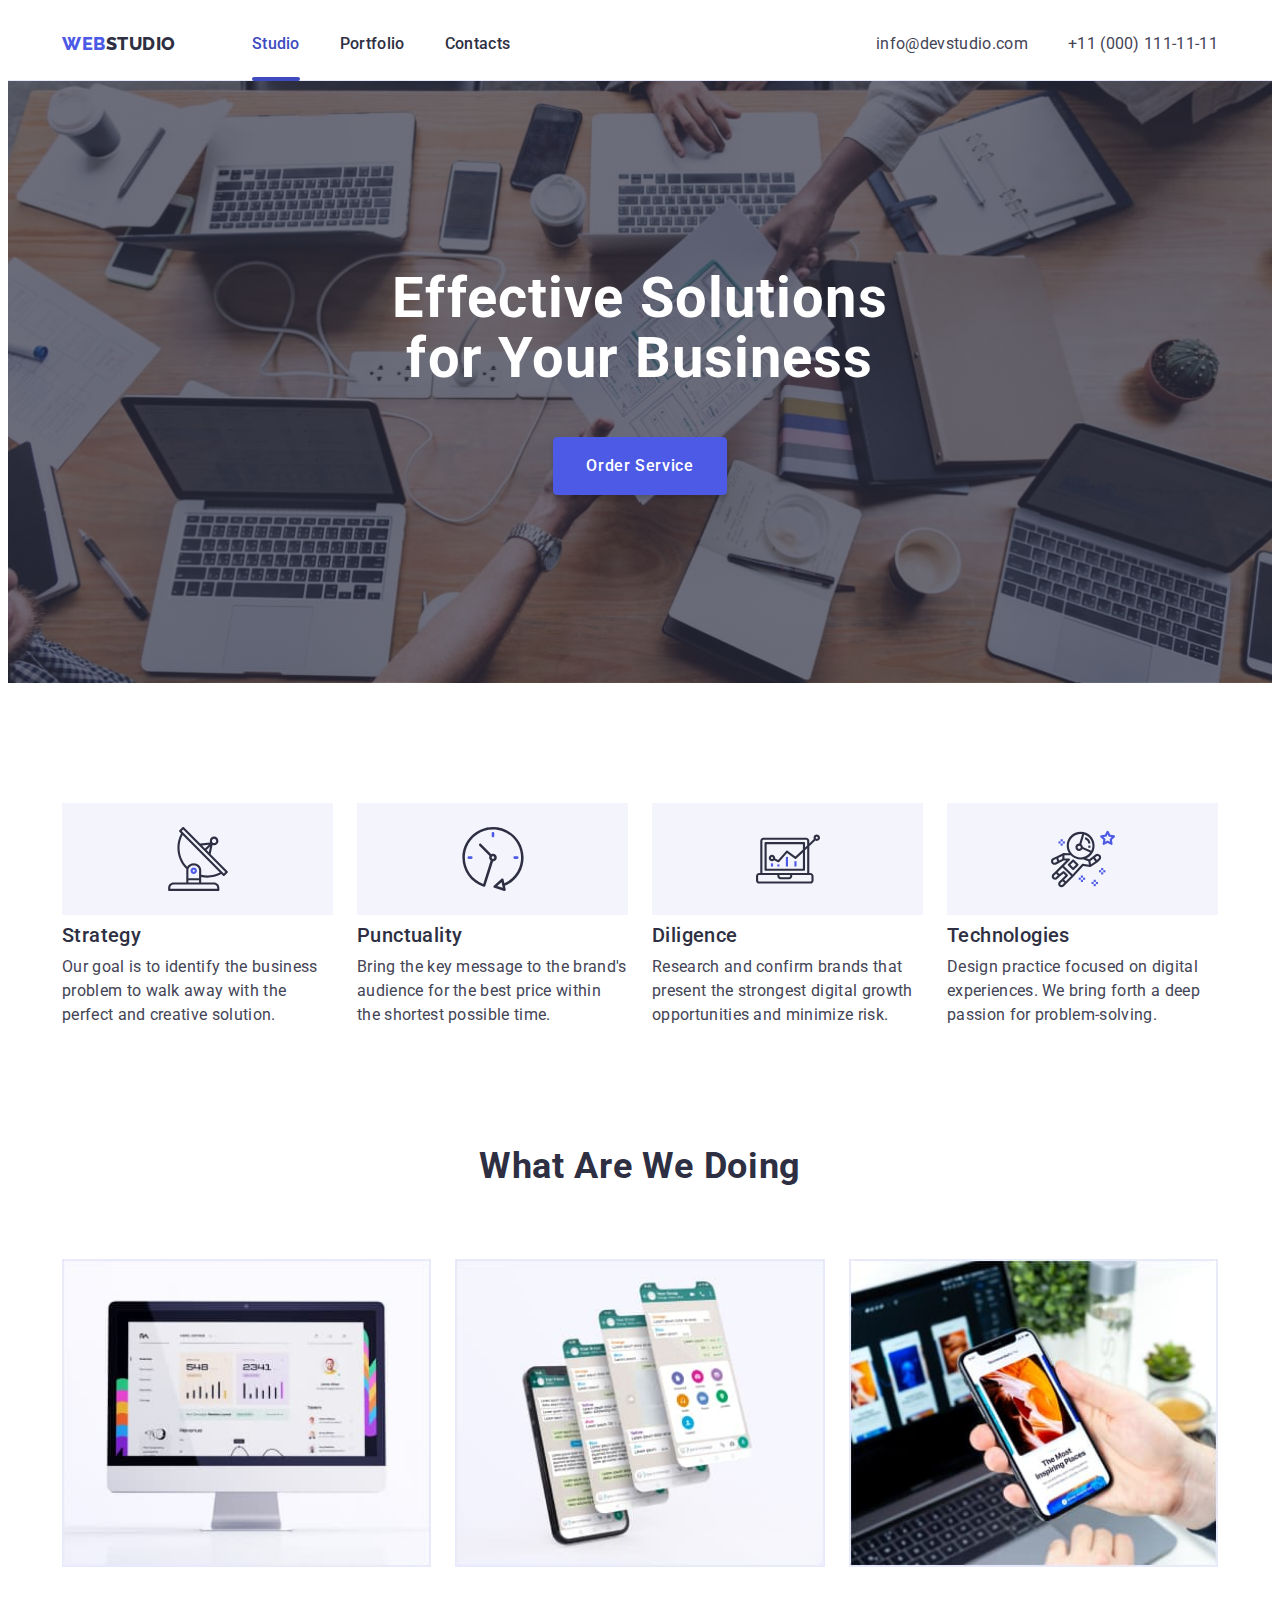
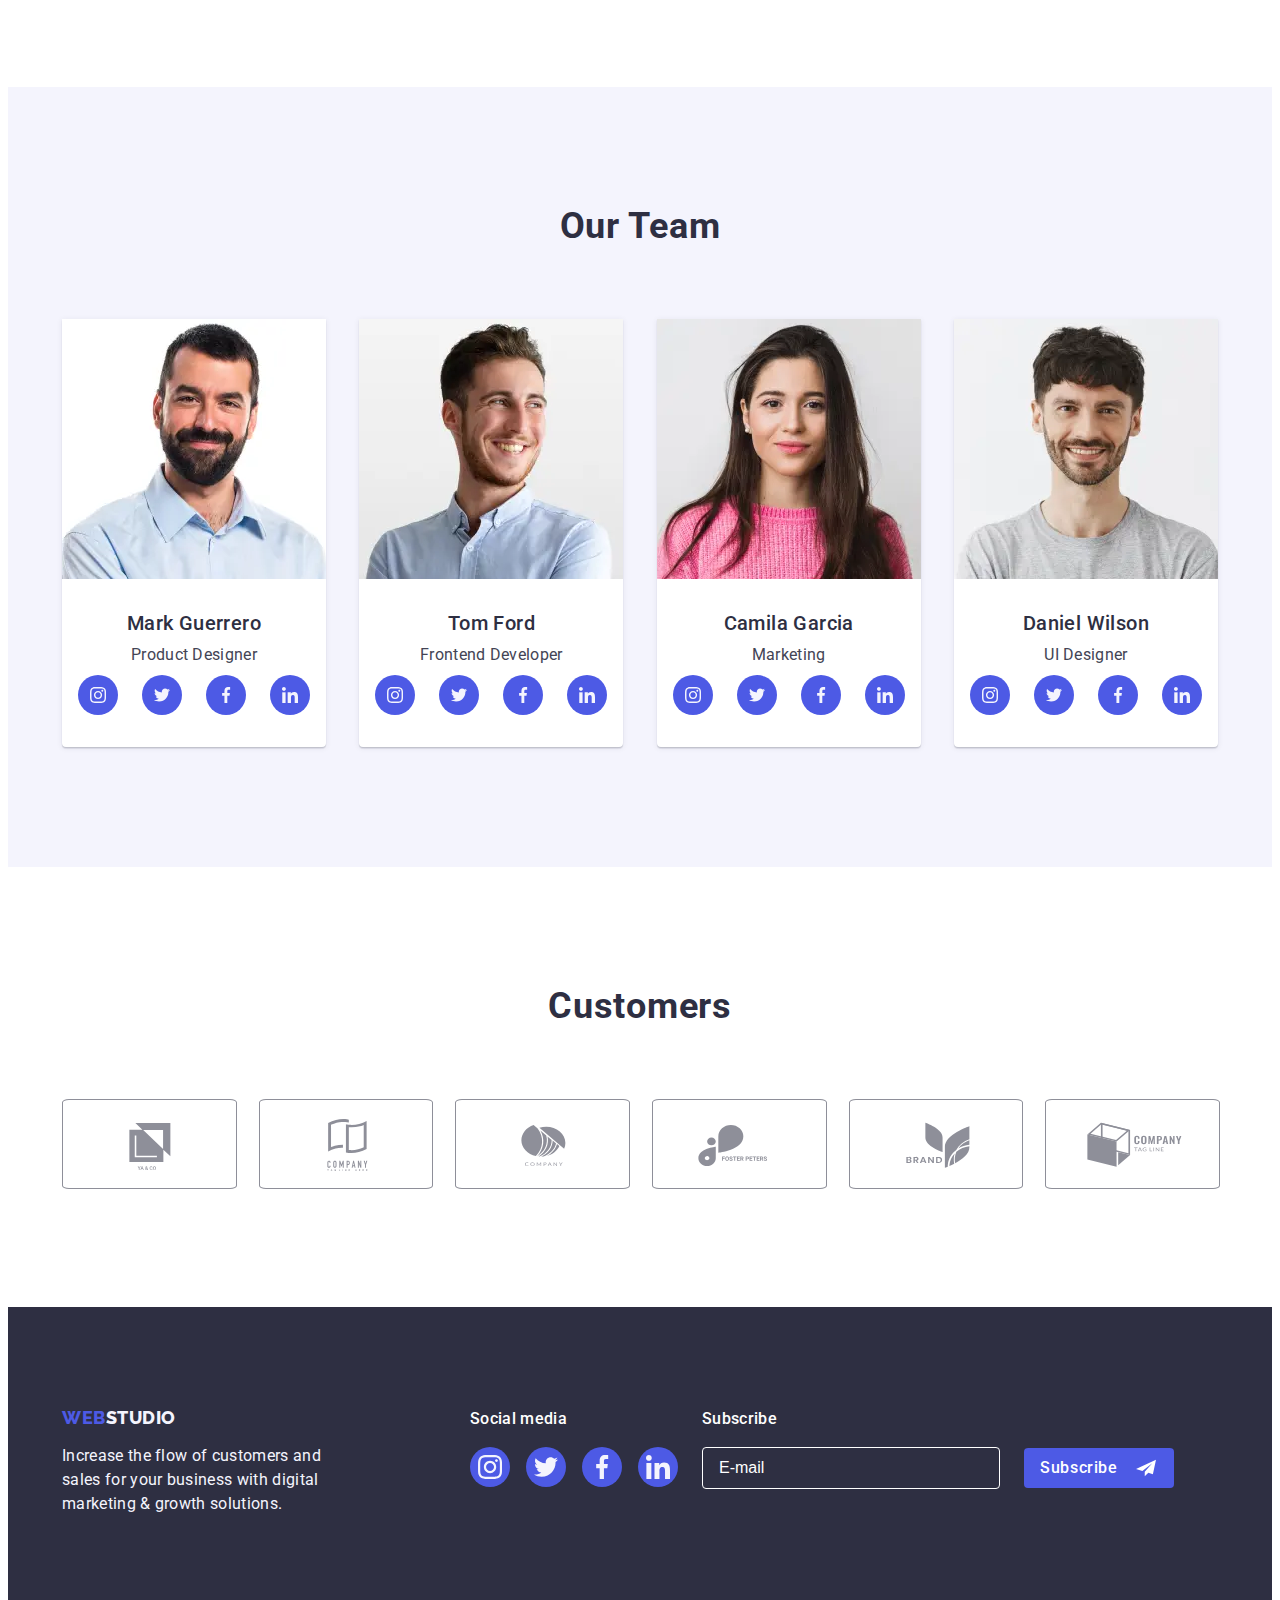
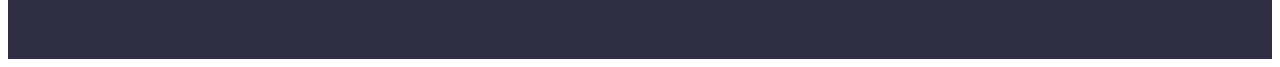
==== commit 1202da2b: "ver-6" ====
--- a/index.html
+++ b/index.html
@@ -69,9 +69,7 @@
         <div>
           <button type="button" data-menu-close class="menu-close-btn">
             <svg class="menu-close-btn-icon" width="8" height="8">
-              <use
-                href="./images/icons/icons.svg#icon-icon-close-menu-btn"
-              ></use>
+              <use href="./images/icons/icons.svg#icon-clouse-modal"></use>
             </svg>
           </button>
           <nav class="mob-menu-navigation">
--- a/css/styles.css
+++ b/css/styles.css
@@ -176,22 +176,22 @@
     
     .menu-close-btn {
         position: absolute;
-        top: 24px;
-        right: 24px;
-        display: flex;
-        justify-content: center;
-        align-items: center;
-        width: 24px;
-        height: 24px;
-        border-radius: 50%;
-        background: var(--color-border);
-        border: 1px solid #2E2F42;
-        opacity: 0.1;
-        padding: 0;
+            top: 24px;
+            right: 24px;
+            display: flex;
+            justify-content: center;
+            align-items: center;
+            width: 24px;
+            height: 24px;
+            border-radius: 50%;
+            background-color: transparent;
+            border: 1px solid rgba(0, 0, 0, 0.1);
+            padding: 0;
+            transition: background-color var(--transision-dur-and-func);
     }
     
     .menu-close-btn-icon {
-        stroke: #2E2E2E;
+        /* stroke: #2E2E2E; */
         transition: fill var(--transision-dur-and-func);
     }
     
@@ -201,7 +201,7 @@
         line-height: 1.11;
         letter-spacing: 0.02em;
         text-transform: capitalize;
-        color: var(--dark-bg-color);
+        color: var(--title-text-color-navy-blue);
         margin-top: 32px;
         margin-bottom: 50px;
     }
@@ -214,7 +214,11 @@
         margin-bottom: 48px;
     }
 
-    .mob-menu-link:focus {
+    .mob-menu-link:focus{
+        color: var(--active-color-ocean);
+    }
+
+    .mob-menu-link.active {
         color: var(--active-color-ocean);
     }
     
@@ -554,6 +558,7 @@
     .footer-sotial-media {
         display: block;
         align-items: center;
+        margin-bottom: 72px;
     }
 
     .footer-sotial-title {
@@ -570,7 +575,7 @@
         display: flex;
         align-items: center;
         gap: 16px;
-        margin-bottom: 72px;
+        /* margin-bottom: 72px; */
  }
 
     .footer-soc-item {
@@ -703,11 +708,11 @@
         left: 50%;  
         transform: translate(-50%, -50%) scale(1);
         transition: transform var(--transision-dur-and-func);
-        width: 408px;
+        width: 392px;
         background-color: var(--color-dairy);
         box-shadow: 0px 1px 1px rgba(0, 0, 0, 0.14), 0px 1px 3px rgba(0, 0, 0, 0.12), 0px 2px 1px rgba(0, 0, 0, 0.2);
         border-radius: 4px;
-        padding: 72px 24px 24px;
+        padding: 72px 16px 24px;
 
     }
 
@@ -788,6 +793,10 @@
         margin-bottom: 8px;
     }
 
+    .modal-label:last-child {
+        margin-bottom: 16px;
+    }
+
     .modal-label span {
         display: block;
     }
@@ -818,7 +827,6 @@
         outline: transparent;
         font-size: 16px;
         padding: 8px 16px;
-        margin-bottom: 16px;
         resize: none;
         transition: border-color var(--transision-dur-and-func);
     }
@@ -1036,17 +1044,20 @@
         line-height: 1.07;
         margin-bottom: 36px;
     }
+   
+
     .features-list {
         display: flex;
-        gap: 24px;
+        flex-wrap: wrap;
+        gap: 72px 24px;
     }
     .features-item {
         flex-basis: calc((100% - 24px) / 2);
-        padding-bottom: 72px;
-    }
-    .features-item:nth-last-child(-n+2) {
-        padding-bottom: 0px;
-    }
+        /* margin-bottom: 72px; */
+    }
+    /* .features-item:nth-last-child(-n+2) {
+        margin-bottom: 0px;
+    } */
     .features-item-title {
         text-align: left;
     }
@@ -1134,12 +1145,16 @@
         border-radius: 4px;
         transition: background-color var(--transision-dur-and-func), border-color var(--transision-dur-and-func);
     }
+    .modal {
+        width: 408px;
+        padding: 72px 24px 24px;
+    }
     }
 
     @media screen and (min-width: 1158px) {
     .container {
         width: 1156px;
-        padding: 0px 156px;
+        padding: 0px 15px;
     }
     .header-list {
         display: flex;
@@ -1189,7 +1204,6 @@
     .header-address {
         margin-left: auto;
         text-decoration: none;
-        font-style: normal;
         color: var(--primary-text-color-slate);
     }
         
@@ -1306,26 +1320,73 @@
         margin-left: 24px;
         border: 1px solid var(--color-border);
     }
-
+   
     .team {
         padding-top: 120px;
         padding-bottom: 120px;
-        }
-
+    }
+    
+    .team-title {
+        letter-spacing: 0.02em;
+        margin-bottom: 72px;
+    }
+    
     .team-list {
         display: flex;
+        justify-content: space-between;
+        flex-wrap: nowrap;
+    }
+    
+    .team-item {
+        display: flex;
+        width: 264px;
+        background-color: var(--primary-bg-color-white);
+        box-shadow: 0px 1px 6px rgba(46, 47, 66, 0.08), 0px 1px 1px rgba(46, 47, 66, 0.16), 0px 2px 1px rgba(46, 47, 66, 0.08);
+        border-radius: 0px 0px 4px 4px;
+    }
+    
+    .team-item-title {
+        letter-spacing: 0.02em;
+        margin-bottom: 8px;
+    }
+    
+    .team-text {
+        margin-bottom: 8px;
+    }
+    
+    .team-card-content {
+        text-align: center;
+        padding-top: 32px;
+        padding-bottom: 32px;
+    }
+    
+    .team-soc-list {
+        display: flex;
+        justify-content: center;
         gap: 24px;
-        flex-wrap: nowrap;
-        /* margin-left: -6px; */
-    }
-
-    .team-item {
-        width: 264px;
-        flex-basis: calc((100% - 72px) / 4);
-        align-items: center;
-        justify-content: center;
-
-    }
+    }
+    
+    .team-soc-item {
+        max-width: 40px;
+        max-height: 40px;
+    }
+    
+    .team-soc-link {
+        width: 100%;
+        height: 100%;
+        border-radius: 50%;
+        background-color: var(--actent-color-iris);
+        display: flex;
+        align-items: center;
+        justify-content: center;
+        transition: background-color var(--transision-dur-and-func);
+    }
+    
+    .team-soc-link:hover,
+    .tean-soc-link:focus {
+        background-color: var(--active-color-ocean);
+    }
+    
 
     .customers {
         padding-top: 120px;
@@ -1363,7 +1424,7 @@
     .main-footer {
         display: flex;
         flex-wrap: nowrap;
-        align-items: center; 
+        align-items: flex-start; 
 
 }
 
@@ -1392,6 +1453,7 @@
     }
 
     .footer-text {
+        width: 264px;
         display: block;
         font-size: 16px;
         line-height: 1.5;
@@ -1400,7 +1462,7 @@
         
     .footer-sotial-media {
         display: block;
-        margin-left: 0;
+        margin-left: 120px;
         padding-left: 0;
         padding-right: 0;
     }
@@ -1417,7 +1479,7 @@
     .footer-soc-list {
         display: flex;
         justify-content: flex-start;
-        align-items: center;
+        /* align-items: center; */
         gap: 16px;
  }
 
@@ -1529,8 +1591,7 @@
     }
 
     @media screen and (min-width: 768px) and (max-width: 1157px){
-        .customers>.container,
-        .features> .container {
+        .customers>.container {
                 width: 582px;
             }
     }
@@ -1544,100 +1605,99 @@
 
     /** -------------------PORTFOLIO------------------- */
 
-    .portfolio {
-        padding-top: 96px;
-        padding-bottom: 120px;
-    }
-
-    .filter-list {
-        justify-content: center;
-        margin-left: -24px;
-        margin-bottom: 72px;
-        display: flex;
-    }
-
-    .filter-list-btn {
-        display: block;
-        background-color: var(--color-cloud);
-        font-weight: 500;
-        font-size: 16px;
-        line-height: 1.5;
-        letter-spacing: 0.04em;
-        color: var(--actent-color-iris);
-        padding: 12px 24px;
-        margin-left: 24px;
-        border: 1px solid var(--color-border);
-        border-radius: 4px;
-        transition: color var(--transision-dur-and-func), background-color var(--transision-dur-and-func), border-color var(--transision-dur-and-func), box-shadow var(--transision-dur-and-func);
-    }
-
-    .filter-list-btn:hover,
-    .filter-list-btn:focus {
-        color: var(--title-hero-color-white);
-        background-color: var(--active-color-ocean);
-        border-color: var(--active-color-ocean);
-        box-shadow: 0px 3px 1px rgba(0, 0, 0, 0.1), 0px 2px 1px rgba(0, 0, 0, 0.08), 0px 2px 2px rgba(0, 0, 0, 0.12);
-    }
-
-    .portfolio-list {
-        display: flex;
-        flex-wrap: wrap;
-        gap: 48px 24px;
-    }
-
-    .portfolio-item {
-        flex-basis: calc((100% - 48px) / 3);
-        display: block;
-    }
-
-    .portfolio-link:hover .portfolio-overlay,
-    .portfolio-link:focus .portfolio-overlay {
-        transform: translate(0, 0);
-        transition: transform var(--transision-dur-and-func);
-    }    
-
-    .portfolio-link {
-        display: block;
-        
-    }
-
-    .portfolio-link:hover,
-    .portfolio-link:focus {
-        box-shadow: 0px 1px 6px rgba(46, 47, 66, 0.08), 0px 1px 1px rgba(46, 47, 66, 0.16), 0px 2px 1px rgba(46, 47, 66, 0.08);
-        transform: translate(0, 0);
-        transition: transform var(--transision-dur-and-func);
-    }
-
-    .portfolio-item-title {
-        margin-bottom: 8px;
-    }
-
-    .card-thumb {
-        position: relative;
-        overflow: hidden;
-    }
-
-    .portfolio-overlay {
-        position: absolute;
-        left: 0;
-        top: 0;
-        width: 100%;
-        height: 100%;
-        transform: translate(0, 100%);
-        background-color: var(--actent-color-iris);
-        font-weight: 400;
-        font-size: 16px;
-        line-height: 1.5;
-        letter-spacing: 0.02em;
-        color: var(--color-cloud);
-        padding-top: 40px;
-        padding-right: 32px;
-        padding-left: 32px;
-    }
-
-    .card-content {
-        padding: 32px 16px;
-        border: 1px solid var(--color-border);
-        border-top: none;
-    }
-
+        .portfolio {
+            padding-top: 96px;
+            padding-bottom: 120px;
+        }
+    
+        .filter-list {
+            justify-content: center;
+            margin-left: -24px;
+            margin-bottom: 72px;
+            display: flex;
+        }
+    
+        .filter-list-btn {
+            display: block;
+            background-color: var(--color-cloud);
+            font-weight: 500;
+            font-size: 16px;
+            line-height: 1.5;
+            letter-spacing: 0.04em;
+            color: var(--actent-color-iris);
+            padding: 12px 24px;
+            margin-left: 24px;
+            border: 1px solid var(--color-border);
+            border-radius: 4px;
+            transition: color var(--transision-dur-and-func), background-color var(--transision-dur-and-func), border-color var(--transision-dur-and-func), box-shadow var(--transision-dur-and-func);
+        }
+    
+        .filter-list-btn:hover,
+        .filter-list-btn:focus {
+            color: var(--title-hero-color-white);
+            background-color: var(--active-color-ocean);
+            border-color: var(--active-color-ocean);
+            box-shadow: 0px 3px 1px rgba(0, 0, 0, 0.1), 0px 2px 1px rgba(0, 0, 0, 0.08), 0px 2px 2px rgba(0, 0, 0, 0.12);
+        }
+    
+        .portfolio-list {
+            display: flex;
+            flex-wrap: wrap;
+            gap: 48px 24px;
+        }
+    
+        .portfolio-item {
+            flex-basis: calc((100% - 48px) / 3);
+            display: block;
+        }
+    
+        .portfolio-link:hover .portfolio-overlay,
+        .portfolio-link:focus .portfolio-overlay {
+            transform: translate(0, 0);
+            transition: transform var(--transision-dur-and-func);
+        }
+    
+        .portfolio-link {
+            display: block;
+    
+        }
+    
+        .portfolio-link:hover,
+        .portfolio-link:focus {
+            box-shadow: 0px 1px 6px rgba(46, 47, 66, 0.08), 0px 1px 1px rgba(46, 47, 66, 0.16), 0px 2px 1px rgba(46, 47, 66, 0.08);
+            transform: translate(0, 0);
+            transition: transform var(--transision-dur-and-func);
+        }
+    
+        .portfolio-item-title {
+            margin-bottom: 8px;
+        }
+    
+        .card-thumb {
+            position: relative;
+            overflow: hidden;
+        }
+    
+        .portfolio-overlay {
+            position: absolute;
+            left: 0;
+            top: 0;
+            width: 100%;
+            height: 100%;
+            transform: translate(0, 100%);
+            background-color: var(--actent-color-iris);
+            font-weight: 400;
+            font-size: 16px;
+            line-height: 1.5;
+            letter-spacing: 0.02em;
+            color: var(--color-cloud);
+            padding-top: 40px;
+            padding-right: 32px;
+            padding-left: 32px;
+        }
+    
+        .card-content {
+            padding: 32px 16px;
+            border: 1px solid var(--color-border);
+            border-top: none;
+        }